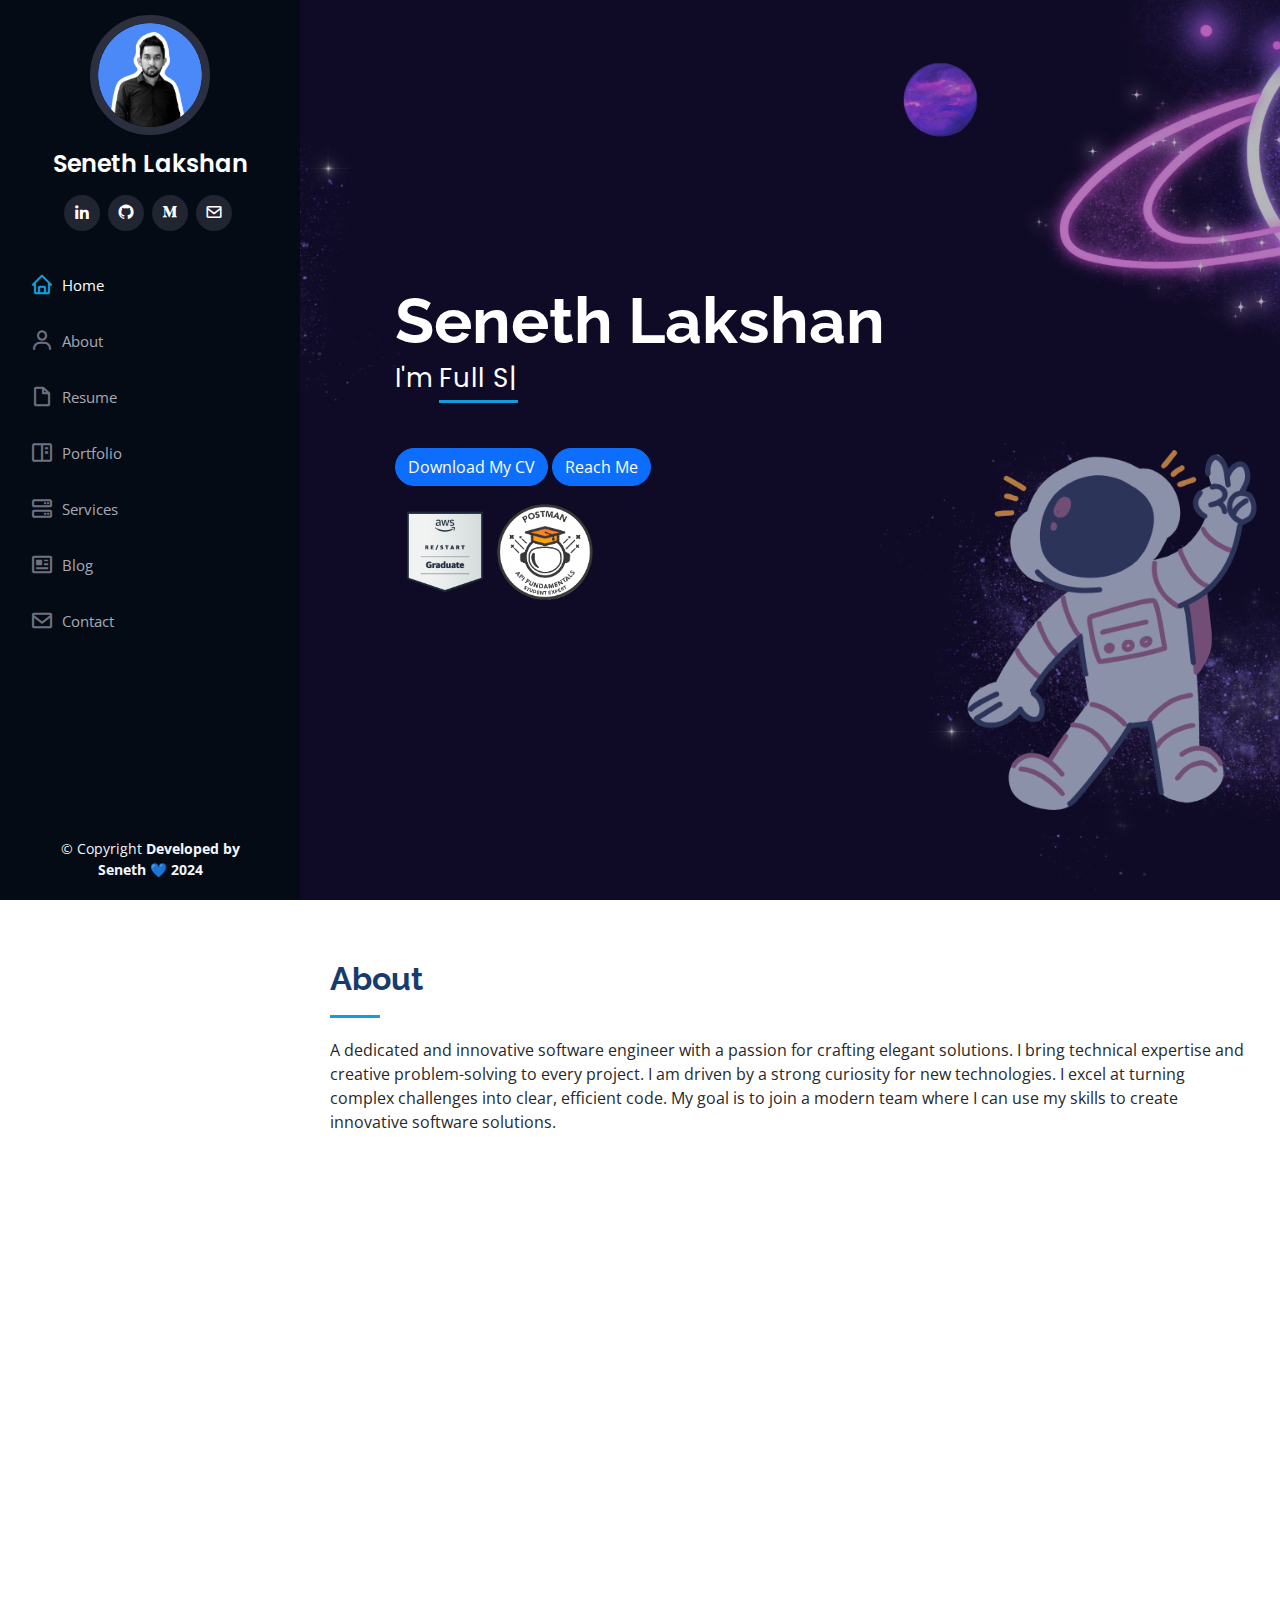
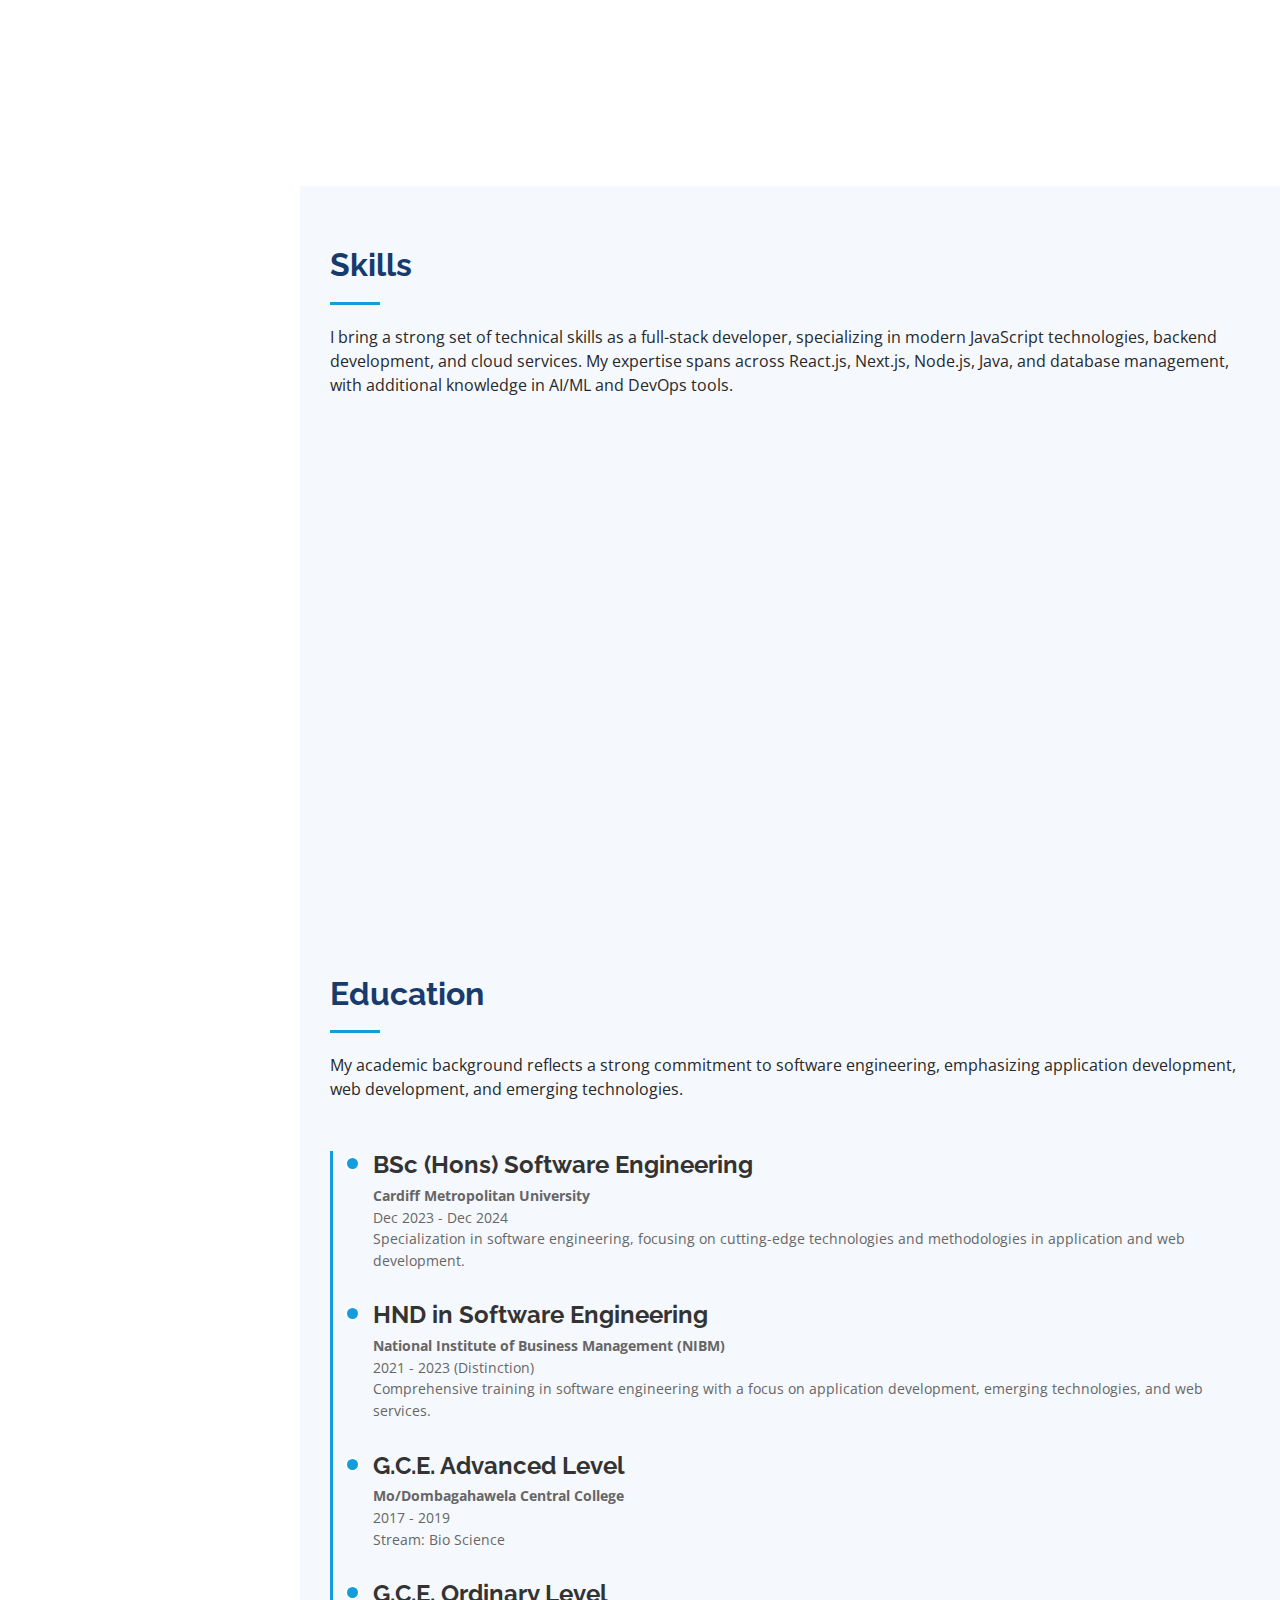
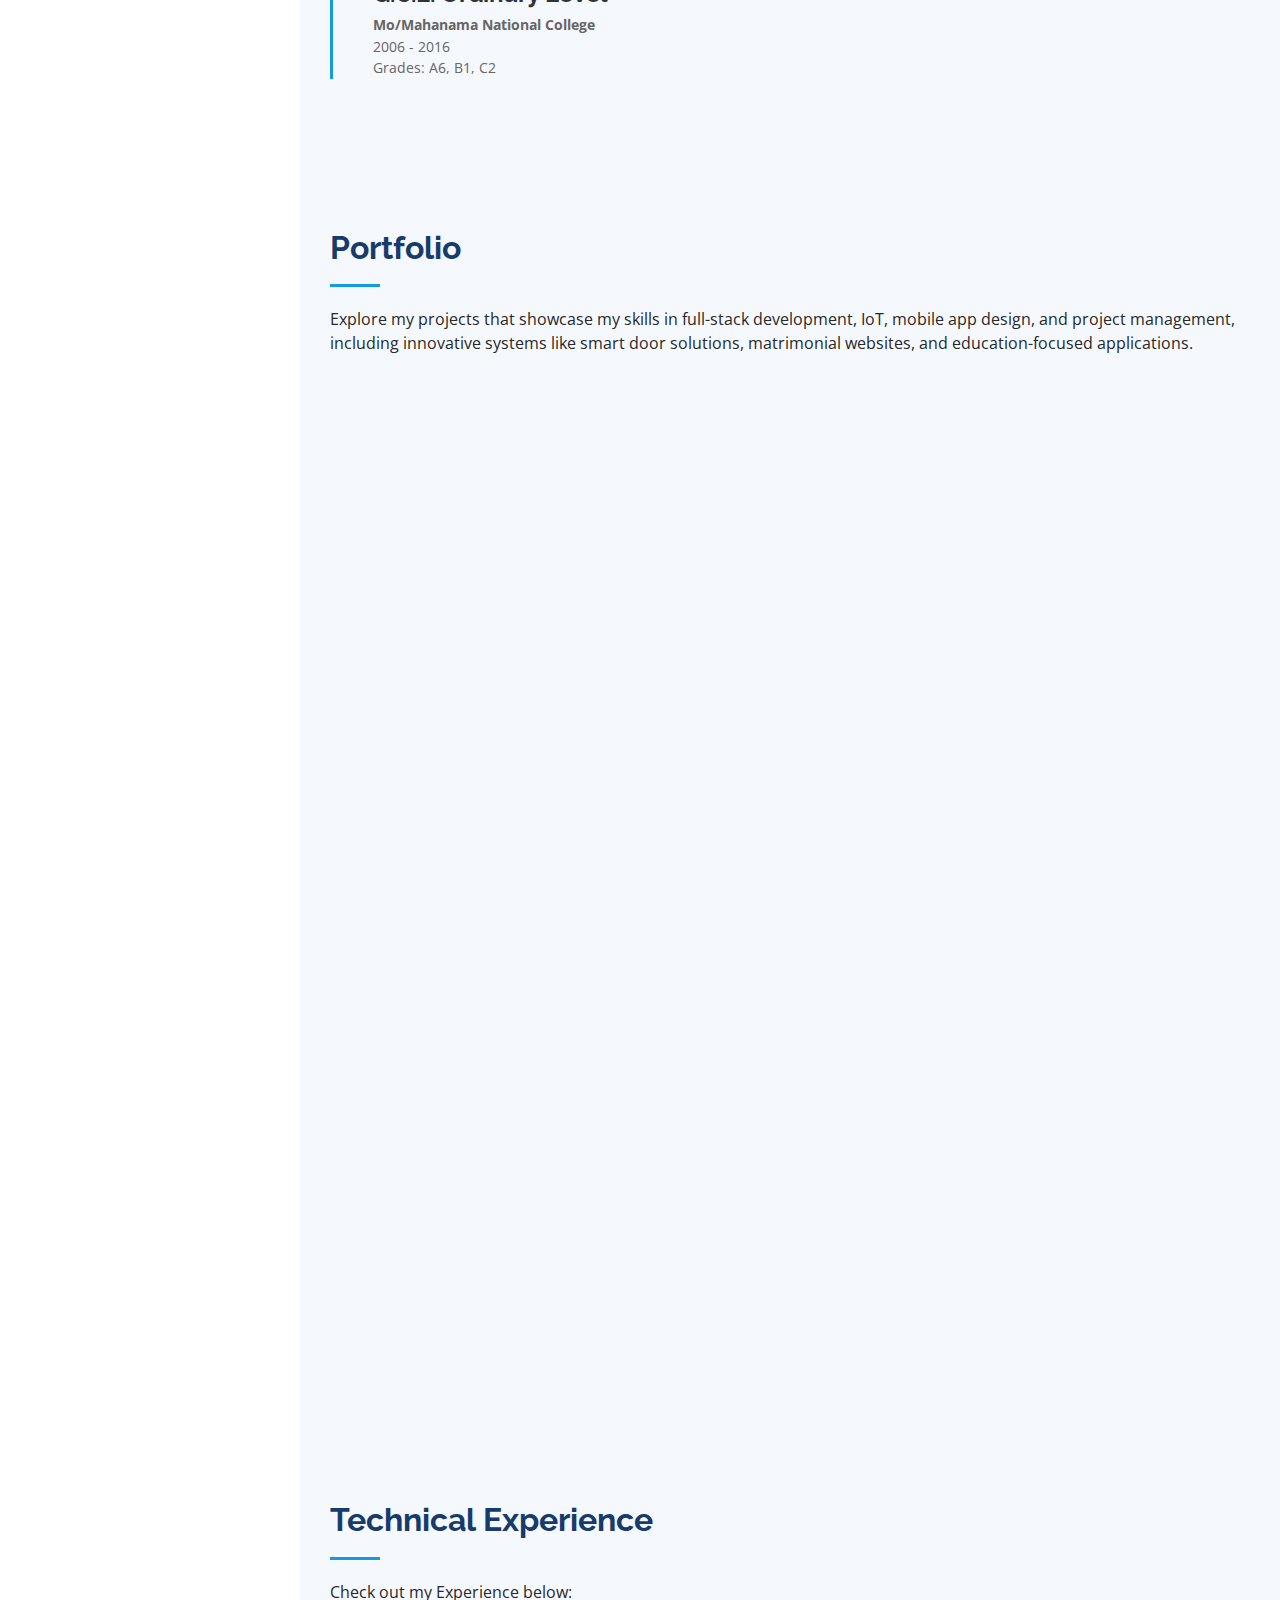
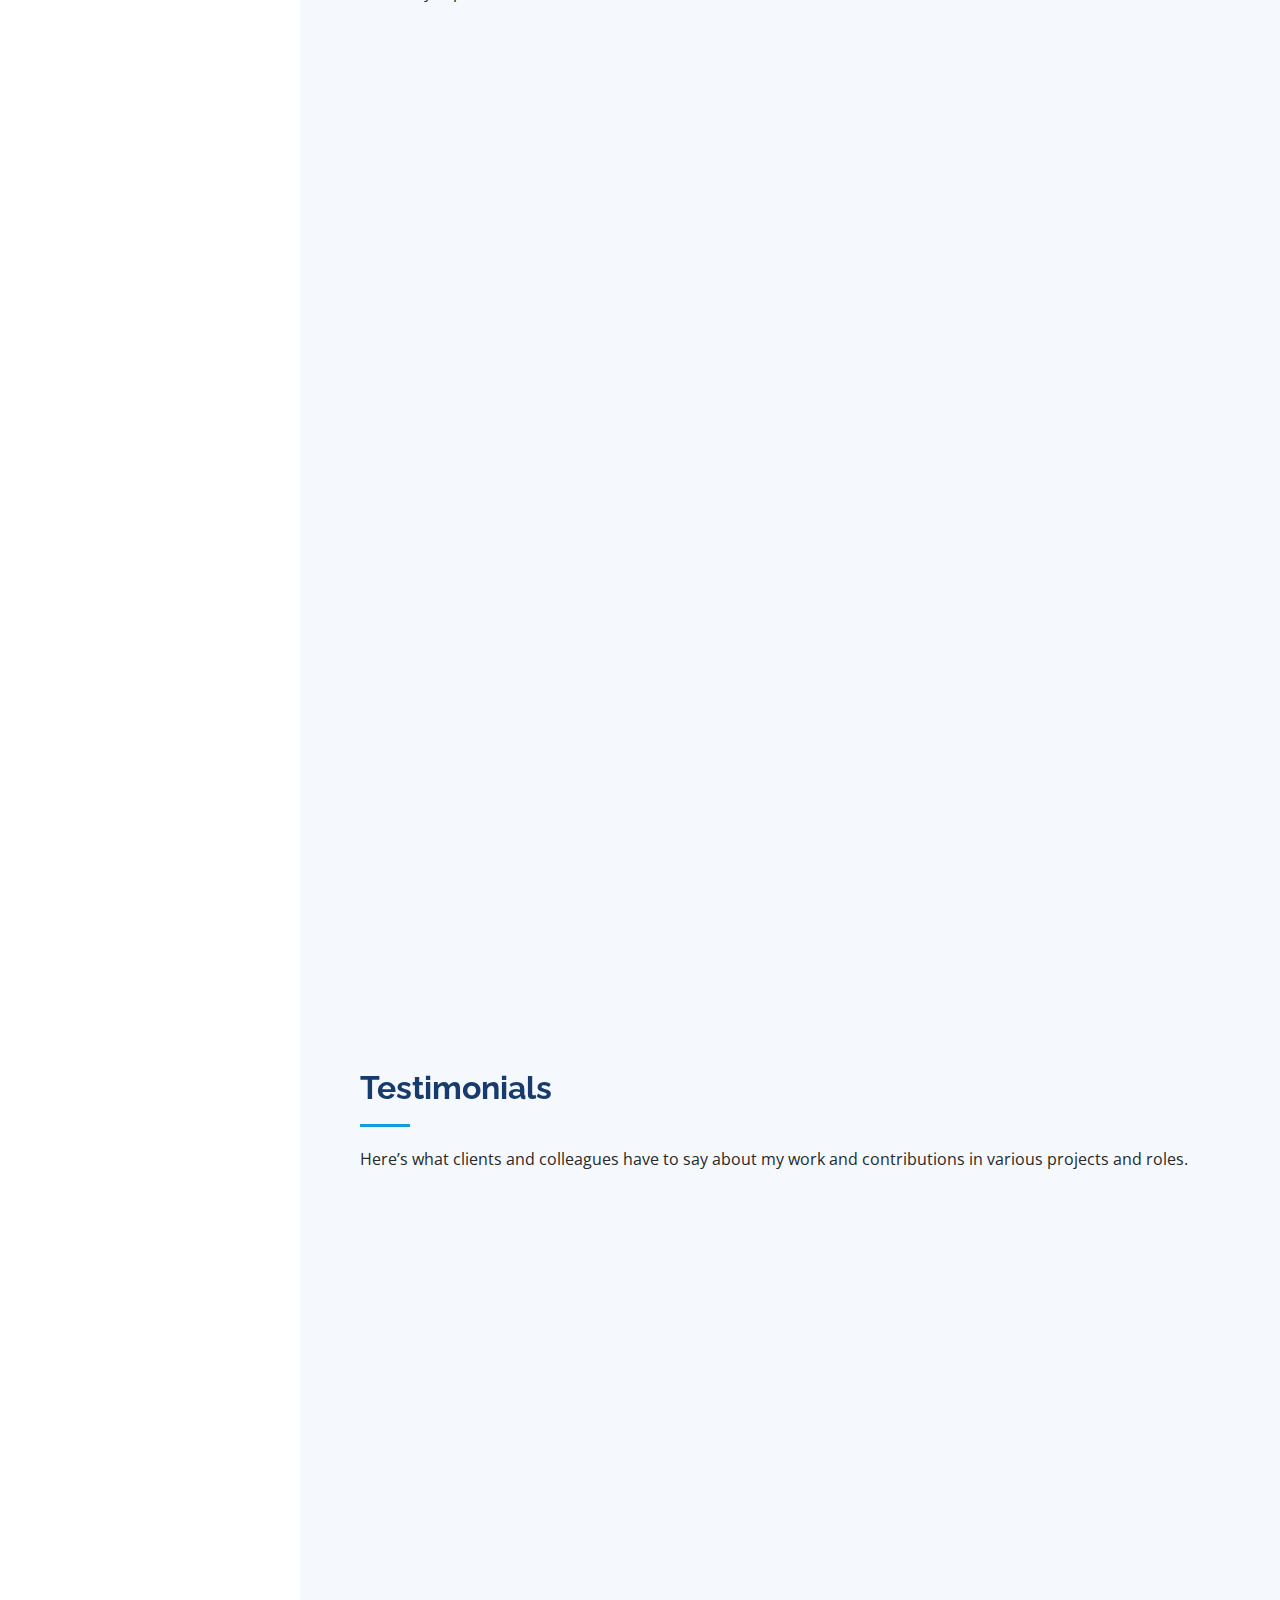
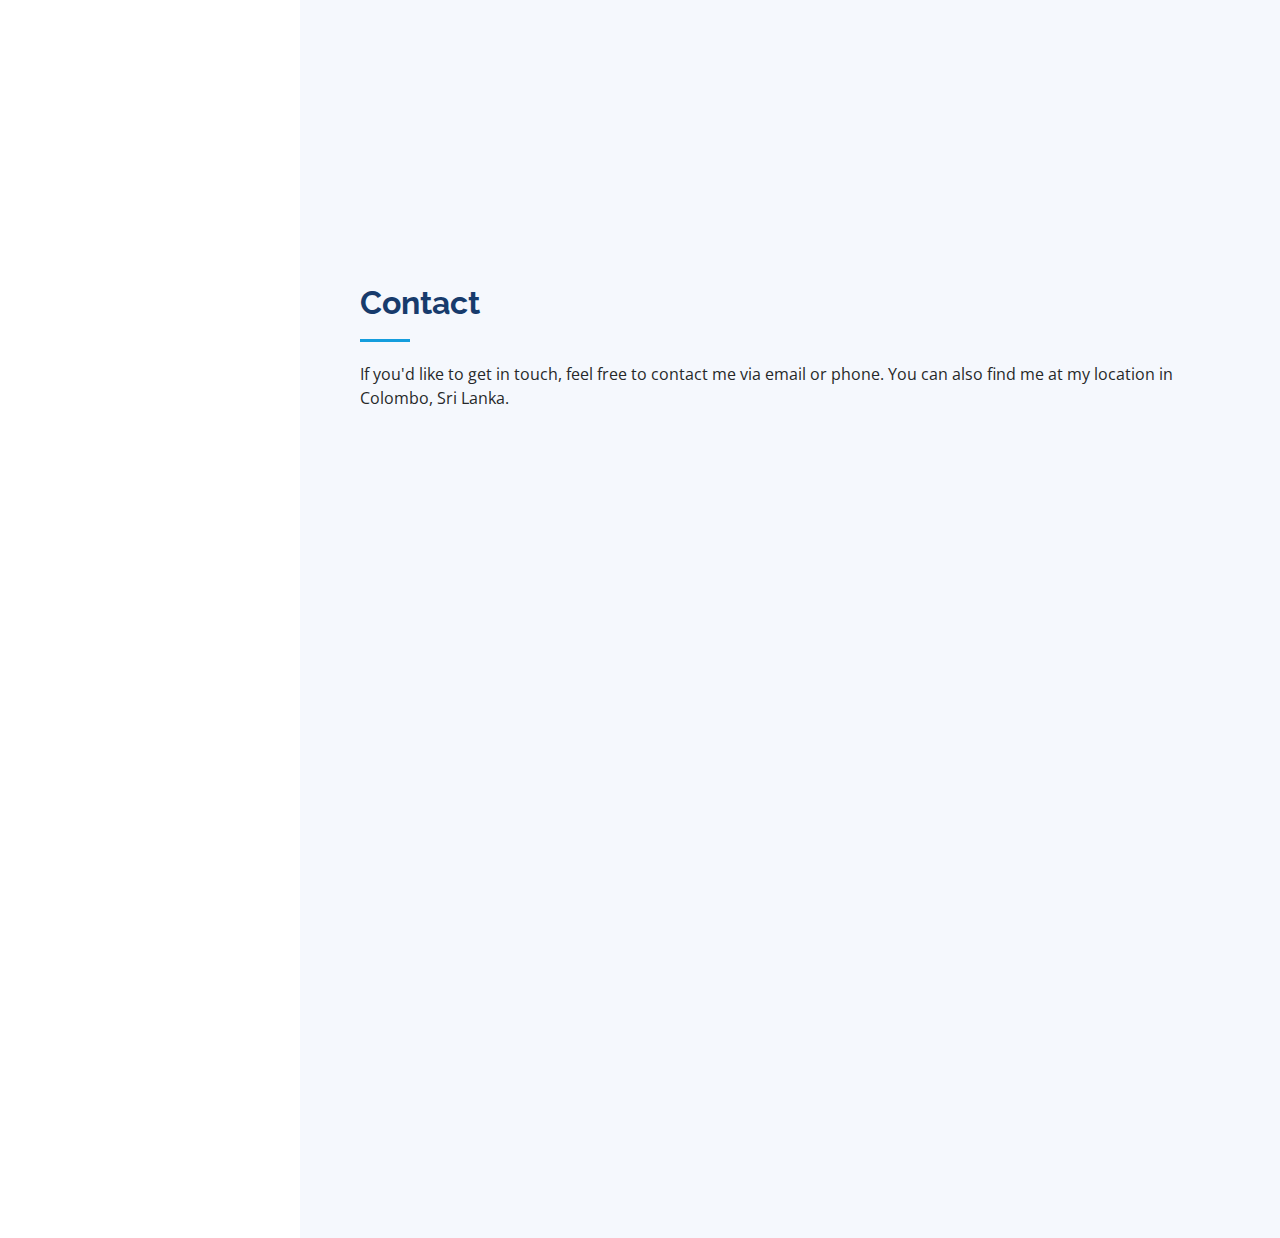
==== index.html @ b24358f1 "update" ====
<!DOCTYPE html>
<html lang="en">

<head>
  <meta charset="utf-8">
  <meta content="width=device-width, initial-scale=1.0" name="viewport">

  <title>Seneth's Portfolio</title>
  <meta content="" name="description">
  <meta content="" name="keywords">

  <!-- Favicons -->
  <link href="assets/img/profile/wlzyl0Sw.ico" rel="icon">
  <link href="assets/img/apple-touch-icon.png" rel="apple-touch-icon">

  <!-- Google Fonts -->
  <link href="https://fonts.googleapis.com/css?family=Open+Sans:300,300i,400,400i,600,600i,700,700i|Raleway:300,300i,400,400i,500,500i,600,600i,700,700i|Poppins:300,300i,400,400i,500,500i,600,600i,700,700i" rel="stylesheet">

  <!-- Vendor CSS Files -->
  <link href="assets/vendor/aos/aos.css" rel="stylesheet">
  <link href="assets/vendor/bootstrap/css/bootstrap.min.css" rel="stylesheet">
  <link href="assets/vendor/bootstrap-icons/bootstrap-icons.css" rel="stylesheet">
  <link href="assets/vendor/boxicons/css/boxicons.min.css" rel="stylesheet">
  <link href="assets/vendor/glightbox/css/glightbox.min.css" rel="stylesheet">
  <link href="assets/vendor/swiper/swiper-bundle.min.css" rel="stylesheet">

  <!-- Template Main CSS File -->
  <link href="assets/css/style.css" rel="stylesheet">

</head>

<body>

  <!-- ======= Mobile nav toggle button ======= -->
  <i class="bi bi-list mobile-nav-toggle d-xl-none"></i>

  <!-- ======= Header ======= -->
  <header id="header">
    <div class="d-flex flex-column">

      <div class="profile">
        <img src="assets/img/profile/profile-pic.png" alt="" class="img-fluid rounded-circle">
        <h1 class="text-light"><a href="index.html">Seneth Lakshan</a></h1>
        <div class="social-links mt-3 text-center">
            <a href="#" class="linkedin"><i class="bx bxl-linkedin"></i></a>
            <a href="#" class="github"><i class="bx bxl-github"></i></a>
            <a href="#" class="medium"><i class="bx bxl-medium"></i></a>
            <a href="kmseneth@gmail.com" class="email"><i class="bx bx-envelope"></i></a>
        </div>
      </div>

      <nav id="navbar" class="nav-menu navbar">
        <ul>
          <li><a href="#hero" class="nav-link scrollto active"><i class="bx bx-home"></i> <span>Home</span></a></li>
          <li><a href="#about" class="nav-link scrollto"><i class="bx bx-user"></i> <span>About</span></a></li>
          <li><a href="#resume" class="nav-link scrollto"><i class="bx bx-file-blank"></i> <span>Resume</span></a></li>
          <li><a href="#portfolio" class="nav-link scrollto"><i class="bx bx-book-content"></i> <span>Portfolio</span></a></li>
          <li><a href="#services" class="nav-link scrollto"><i class="bx bx-server"></i> <span>Services</span></a></li>
          <li><a href="blog.html" class="nav-link scrollto"><i class="bx bx-news"></i> <span>Blog</span></a></li>
          <li><a href="#contact" class="nav-link scrollto"><i class="bx bx-envelope"></i> <span>Contact</span></a></li>
        </ul>
      </nav><!-- .nav-menu -->
    </div>
  </header><!-- End Header -->

<!-- ======= Hero Section ======= -->
<section id="hero" class="d-flex flex-column justify-content-center align-items-center">
  <div class="hero-container" data-aos="fade-in">
    <h1>Seneth Lakshan</h1>
    <p>I'm <span class="typed" data-typed-items="Full Stack Software Engineer"></span></p>
    <div class="buttons-container">
      <a href="path_to_your_cv.pdf" class="btn btn-primary rounded-pill">Download My CV</a>
      <a href="mailto:your@email.com" class="btn btn-primary rounded-pill">Reach Me</a>
  </div>
  <!--certification-->
  <div class="buttons-container mt-3 d-inline-flex">
    <div href="path_to_your_cv.pdf" class="d-inline-flex align-items-center mr-2">
      <img src="assets/img/profile/certification/image.png" class="img-fluid" style="max-width: 100px;">
    </div>
    <div href="path_to_your_cv.pdf" class="d-inline-flex align-items-center mr-2">
      <img src="assets/img/profile/certification/Postman - Postman API Fundamentals Student Expert - 2023-11-19 (1).png" alt="postman" class="img-fluid" style="max-width:100px;">
    </div>
  </div>
 
</section><!-- End Hero -->


  <main id="main">

    <!-- ======= About Section ======= -->

     <!-- ======= About Section ======= -->
<section id="about" class="about">
  <div class="container">

    <div class="section-title">
      <h2>About</h2>
      <p>
        A dedicated and innovative software engineer with a passion for crafting elegant solutions. I bring technical expertise and creative problem-solving to every project. I am driven by a strong curiosity for new technologies. I excel at turning complex challenges into clear, efficient code. My goal is to join a modern team where I can use my skills to create innovative software solutions.      </p>
    </div>

    <div class="row">
      <div class="col-lg-4" data-aos="fade-right">
        <img src="assets/img/profile/Untitled design.jpg" class="img-fluid" alt="">
      </div>
      <div class="col-lg-8 pt-4 pt-lg-0 content" data-aos="fade-left">
        <!-- <h3>Software Engineer</h3> -->
        <p class="fst-italic">
          My journey in software engineering has been marked by a dedication to learning, building, and innovating. Below is a timeline of my career progression.
        </p>

        <!-- Career Progression Timeline -->
        <div class="timeline">
            
          <!-- Software Engineer -->
          <div class="timeline-item">
            <h4>Software Engineer</h4>
            <p><strong>January 2024 - Present</strong></p>
            <p>
              Led the backend development for an insurance-based product, including the design and deployment of RESTful web services. 
              Utilized tools like Postman and WSO2 API Manager for API testing and management.
              Contributed to full-stack development for multiple projects.
            </p>
          </div>

           <!-- Trainee Software Engineer -->
           <div class="timeline-item">
            <h4>Trainee Software Engineer</h4>
            <p><strong>May 2023 - December 2024</strong></p>
            <p>
              Designed and developed components for Newgen's iBPS Intelligent Process Automation software. 
              Worked on an IoT project for a smart door system using QR code authentication. 
              Proficiently used Node.js and Python for specific projects and managed database solutions with Oracle, MongoDB, and MySQL.
            </p>
          </div>

          <!-- Intern -->
          <div class="timeline-item">
            <h4>Intern</h4>
            <p><strong>December 2022 - May 2023</strong></p>
            <p>
              Developed Java Web applications using J2EE, JSP, and Spring Boot. 
              Contributed to backend REST API implementation and collaborated on frontend development using React.js and JSP.
            </p>
          </div>
          
        </div>
      </div>
    </div>

  </div>
</section>

  <!-- End About Section -->

    <!-- ======= Facts Section
    <section id="facts" class="facts">
      <div class="container">

        <div class="section-title">
          <h2>Facts</h2>
          <p>Magnam dolores commodi suscipit. Necessitatibus eius consequatur ex aliquid fuga eum quidem. Sit sint consectetur velit. Quisquam quos quisquam cupiditate. Et nemo qui impedit suscipit alias ea. Quia fugiat sit in iste officiis commodi quidem hic quas.</p>
        </div>

        <div class="row no-gutters">

          <div class="col-lg-3 col-md-6 d-md-flex align-items-md-stretch" data-aos="fade-up">
            <div class="count-box">
              <i class="bi bi-emoji-smile"></i>
              <span data-purecounter-start="0" data-purecounter-end="232" data-purecounter-duration="1" class="purecounter"></span>
              <p><strong>Happy Clients</strong> consequuntur quae</p>
            </div>
          </div>

          <div class="col-lg-3 col-md-6 d-md-flex align-items-md-stretch" data-aos="fade-up" data-aos-delay="100">
            <div class="count-box">
              <i class="bi bi-journal-richtext"></i>
              <span data-purecounter-start="0" data-purecounter-end="521" data-purecounter-duration="1" class="purecounter"></span>
              <p><strong>Projects</strong> adipisci atque cum quia aut</p>
            </div>
          </div>

          <div class="col-lg-3 col-md-6 d-md-flex align-items-md-stretch" data-aos="fade-up" data-aos-delay="200">
            <div class="count-box">
              <i class="bi bi-headset"></i>
              <span data-purecounter-start="0" data-purecounter-end="1453" data-purecounter-duration="1" class="purecounter"></span>
              <p><strong>Hours Of Support</strong> aut commodi quaerat</p>
            </div>
          </div>

          <div class="col-lg-3 col-md-6 d-md-flex align-items-md-stretch" data-aos="fade-up" data-aos-delay="300">
            <div class="count-box">
              <i class="bi bi-people"></i>
              <span data-purecounter-start="0" data-purecounter-end="32" data-purecounter-duration="1" class="purecounter"></span>
              <p><strong>Hard Workers</strong> rerum asperiores dolor</p>
            </div>
          </div>

        </div>

      </div>
    </section> End Facts Section -->

    <!-- ======= Skills Section ======= -->
     <!-- ======= Skills Section ======= -->
<section id="skills" class="skills section-bg">
  <div class="container">

    <div class="section-title">
      <h2>Skills</h2>
      <p>
        I bring a strong set of technical skills as a full-stack developer, specializing in modern JavaScript technologies, backend development, and cloud services. My expertise spans across React.js, Next.js, Node.js, Java, and database management, with additional knowledge in AI/ML and DevOps tools.
      </p>
    </div>

    <div class="row">
      <!-- Frontend Skills Card -->
      <div class="col-lg-4 col-md-6 mb-4">
        <div class="card h-100" data-aos="fade-up">
          <div class="card-body">
            <h5 class="card-title">Frontend Development</h5>
            <ul class="list-unstyled">
              <li>React.js</li>
              <li>Next.js</li>
              <li>Tailwind CSS</li>
              <li>JavaScript (ES6+)</li>
              <li>HTML5 & CSS3</li>
            </ul>
          </div>
        </div>
      </div>

      <!-- Backend Skills Card -->
      <div class="col-lg-4 col-md-6 mb-4">
        <div class="card h-100" data-aos="fade-up" data-aos-delay="100">
          <div class="card-body">
            <h5 class="card-title">Backend Development</h5>
            <ul class="list-unstyled">
              <li>Node.js & Express.js</li>
              <li>Java & Spring Boot</li>
              <li>Python (for AI/ML)</li>
              <li>RESTful API Design</li>
            </ul>
          </div>
        </div>
      </div>

      <!-- Database & Cloud Skills Card -->
      <div class="col-lg-4 col-md-6 mb-4">
        <div class="card h-100" data-aos="fade-up" data-aos-delay="200">
          <div class="card-body">
            <h5 class="card-title">Database & Cloud</h5>
            <ul class="list-unstyled">
              <li>MySQL & PostgreSQL</li>
              <li>MongoDB</li>
              <li>Oracle DB (PL/SQL)</li>
              <li>AWS (EC2, S3, RDS)</li>
              <li>Azure</li>
            </ul>
          </div>
        </div>
      </div>

      <!-- DevOps & Tools Skills Card -->
      <div class="col-lg-6 col-md-6 mb-4">
        <div class="card h-100" data-aos="fade-up" data-aos-delay="300">
          <div class="card-body">
            <h5 class="card-title">DevOps & Tools</h5>
            <ul class="list-unstyled">
              <li>Git & GitHub</li>
              <li>CI/CD Tools (GitHub Actions, Jenkins)</li>
              <li>Linux & Bash Scripting</li>
              <li>Postman & WSO2 API Manager</li>
            </ul>
          </div>
        </div>
      </div>

      <!-- Additional Skills Card -->
      <div class="col-lg-6 col-md-6 mb-4">
        <div class="card h-100" data-aos="fade-up" data-aos-delay="400">
          <div class="card-body">
            <h5 class="card-title">Additional Skills</h5>
            <ul class="list-unstyled">
              <li>AI/ML Fundamentals</li>
              <li>Figma for UI/UX</li>
              <li>WordPress Development</li>
              <li>Eclipse, IntelliJ IDEA</li>
            </ul>
          </div>
        </div>
      </div>
    </div>

  </div>
</section><!-- End Skills Section -->

   <!-- End Skills Section -->

  <!-- ======= Education Section ======= -->
<section id="education" class="education section-bg">
  <div class="container">

    <div class="section-title">
      <h2>Education</h2>
      <p>My academic background reflects a strong commitment to software engineering, emphasizing application development, web development, and emerging technologies.</p>
    </div>

    <div class="timeline">
      <!-- Bachelor's Degree -->
      <div class="timeline-item">
        <h4>BSc (Hons) Software Engineering</h4>
        <p><strong>Cardiff Metropolitan University</strong></p>
        <p>Dec 2023 - Dec 2024</p>
        <p>Specialization in software engineering, focusing on cutting-edge technologies and methodologies in application and web development.</p>
      </div>

      <!-- Higher National Diploma -->
      <div class="timeline-item">
        <h4>HND in Software Engineering</h4>
        <p><strong>National Institute of Business Management (NIBM)</strong></p>
        <p>2021 - 2023 (Distinction)</p>
        <p>Comprehensive training in software engineering with a focus on application development, emerging technologies, and web services.</p>
      </div>

      <!-- Advance Level -->
      <div class="timeline-item">
        <h4>G.C.E. Advanced Level</h4>
        <p><strong>Mo/Dombagahawela Central College</strong></p>
        <p>2017 - 2019</p>
        <p>Stream: Bio Science</p>
      </div>

      <!-- Ordinary Level -->
      <div class="timeline-item">
        <h4>G.C.E. Ordinary Level</h4>
        <p><strong>Mo/Mahanama National College</strong></p>
        <p>2006 - 2016</p>
        <p>Grades: A6, B1, C2</p>
      </div>
    </div>

  </div>
</section><!-- End Education Section -->

<!-- ======= Portfolio Section ======= -->
<section id="portfolio" class="portfolio section-bg">
  <div class="container">

    <div class="section-title">
      <h2>Portfolio</h2>
      <p>Explore my projects that showcase my skills in full-stack development, IoT, mobile app design, and project management, including innovative systems like smart door solutions, matrimonial websites, and education-focused applications.</p>
    </div>

    <div class="row" data-aos="fade-up">
      <div class="col-lg-12 d-flex justify-content-center">
        <ul id="portfolio-flters">
          <li data-filter="*" class="filter-active">All</li>
          <li data-filter=".filter-app">App</li>
          <li data-filter=".filter-web">Web</li>
        </ul>
      </div>
    </div>

    <div class="row portfolio-container" data-aos="fade-up" data-aos-delay="100">

      <!-- Gymekalk Fitness Management System -->
      <div class="col-lg-4 col-md-6 portfolio-item filter-app">
        <div class="portfolio-wrap">
          <img src="assets/img/profile/projects/5.png" class="img-fluid" alt="Gymekalk">
          <div class="portfolio-links">
            <a href="https://github.com/Senethlakshan/Gymekalk" target="_blank" class="portfolio-lightbox" title="Gymekalk Fitness Management"><i class="bx bx-plus"></i></a>
            <a href="https://github.com/Senethlakshan/Gymekalk" target="_blank" title="More Details"><i class="bx bx-link"></i></a>
          </div>
        </div>
      </div>

      <!-- Ruhunu Cafe Food Order Management -->
      <div class="col-lg-4 col-md-6 portfolio-item filter-web">
        <div class="portfolio-wrap">
          <img src="assets/img/profile/projects/6.png" class="img-fluid" alt="Food Order System">
          <div class="portfolio-links">
            <a href="https://github.com/Senethlakshan/R1" target="_blank" class="portfolio-lightbox" title="Food Order Management System"><i class="bx bx-plus"></i></a>
            <a href="https://github.com/Senethlakshan/R1" target="_blank" title="More Details"><i class="bx bx-link"></i></a>
          </div>
        </div>
      </div>

      <!-- QR Code-based Smart Door System -->
      <div class="col-lg-4 col-md-6 portfolio-item filter-app">
        <div class="portfolio-wrap">
          <img src="assets/img/profile/projects/7.png" class="img-fluid" alt="Smart Door System">
          <div class="portfolio-links">
            <a href="#" class="portfolio-lightbox" title="QR Code Smart Door System"><i class="bx bx-plus"></i></a>
            <a href="#" title="More Details"><i class="bx bx-link"></i></a>
          </div>
        </div>
      </div>

      <!-- Jaffna Marriage Matrimonial Website -->
      <div class="col-lg-4 col-md-6 portfolio-item filter-web">
        <div class="portfolio-wrap">
          <img src="assets/img/profile/projects/3.png" class="img-fluid" alt="Jaffna Marriage">
          <div class="portfolio-links">
            <a href="#" class="portfolio-lightbox" title="Jaffna Marriage Matrimonial Website"><i class="bx bx-plus"></i></a>
            <a href="#" title="More Details"><i class="bx bx-link"></i></a>
          </div>
          <p>Frontend Development using React and Tailwind CSS, and Project Management for client requirements.</p>
        </div>
      </div>

      <!-- LoveBird Dating App -->
      <div class="col-lg-4 col-md-6 portfolio-item filter-app">
        <div class="portfolio-wrap">
          <img src="assets/img/profile/projects/1.png" class="img-fluid" alt="LoveBird Dating App">
          <div class="portfolio-links">
            <a href="#" class="portfolio-lightbox" title="LoveBird Dating App"><i class="bx bx-plus"></i></a>
            <a href="#" title="More Details"><i class="bx bx-link"></i></a>
          </div>
          <p>Project Management, Product Design, and Backend Development using Node.js.</p>
        </div>
      </div>

      <!-- Soil Identifier Mobile App -->
      <div class="col-lg-4 col-md-6 portfolio-item filter-app">
        <div class="portfolio-wrap">
          <img src="assets/img/profile/projects/4.png" class="img-fluid" alt="Soil Identifier">
          <div class="portfolio-links">
            <a href="#" class="portfolio-lightbox" title="Soil Identifier Mobile App"><i class="bx bx-plus"></i></a>
            <a href="#" title="More Details"><i class="bx bx-link"></i></a>
          </div>
          <p>Developed using Flutter and Python with an ML model for soil classification.</p>
        </div>
      </div>

      <!-- Shilpaguru.lk Education Mobile Appcccccccccccccccc -->
      <div class="col-lg-4 col-md-6 portfolio-item filter-web">
        <div class="portfolio-wrap">
          <img src="assets/img/profile/projects/2.png" class="img-fluid" alt="Shilpaguru Education App">
          <div class="portfolio-links">
            <a href="#" class="portfolio-lightbox" title="Shilpaguru.lk Education App"><i class="bx bx-plus"></i></a>
            <a href="#" title="More Details"><i class="bx bx-link"></i></a>
          </div>
          <p>UI/UX Design for a mobile app focused on education, enhancing accessibility and usability.</p>
        </div>
      </div>

    </div>

  </div>
</section><!-- End Portfolio Section -->



        <!-- ======= Developer Section ======= -->
<section id="developer" class="developer section-bg">
  <div class="container">

    <div class="section-title">
      <h2>Technical Experience</h2>
      <p>Check out my Experience below:</p>
    </div>

    <div class="row skills-content ">

      <!-- Skill Tile 1 -->
      <div class="col-lg-2 col-md-4 col-sm-6 m-3" data-aos="fade-up">
        <div class="card rounded shadow skill-tile">
          <div class="p-3">
            
            <img src="https://cdn.jsdelivr.net/gh/devicons/devicon@latest/icons/java/java-original.svg" />
          
          </div>
        </div>
      </div>

    
      <!-- Skill Tile 2 -->
      <div class="col-lg-2 col-md-4 col-sm-6 m-3" data-aos="fade-up">
        <div class="card rounded shadow skill-tile">
          <div class="p-3">
            
            <img src="https://cdn.jsdelivr.net/gh/devicons/devicon@latest/icons/javascript/javascript-original.svg" />
          
          </div>
        </div>
      </div>
      <!-- Skill Tile 3 -->
      <div class="col-lg-2 col-md-4 col-sm-6 m-3" data-aos="fade-up">
        <div class="card rounded shadow skill-tile">
          <div class="p-3">
            
            <img src="https://cdn.jsdelivr.net/gh/devicons/devicon@latest/icons/python/python-original-wordmark.svg" />
          
          </div>
        </div>
      </div>
      <!-- Skill Tile 4 -->
      <div class="col-lg-2 col-md-4 col-sm-6 m-3" data-aos="fade-up">
        <div class="card rounded shadow skill-tile">
          <div class="p-3">
            
            <img src="https://cdn.jsdelivr.net/gh/devicons/devicon@latest/icons/react/react-original-wordmark.svg" />
          
          </div>
        </div>
      </div>
      <!-- Skill Tile 5 -->
      <div class="col-lg-2 col-md-4 col-sm-6 m-3" data-aos="fade-up">
        <div class="card rounded shadow skill-tile">
          <div class="p-3">

            <img src="https://cdn.jsdelivr.net/gh/devicons/devicon@latest/icons/reactrouter/reactrouter-original-wordmark.svg" />
          </div>
        </div>
      </div>
       <!-- Skill Tile 4 -->
       <div class="col-lg-2 col-md-4 col-sm-6 m-3" data-aos="fade-up">
        <div class="card rounded shadow skill-tile">
          <div class="p-3">
            
         
            <img src="https://cdn.jsdelivr.net/gh/devicons/devicon@latest/icons/redux/redux-original.svg" />
          
          
          </div>
        </div>
      </div>
      <!-- Skill Tile 5 -->
      <div class="col-lg-2 col-md-4 col-sm-6 m-3" data-aos="fade-up">
        <div class="card rounded shadow skill-tile">
          <div class="p-3">

            
            <img src="https://cdn.jsdelivr.net/gh/devicons/devicon@latest/icons/axios/axios-plain-wordmark.svg" />
          
          </div>
        </div>
      </div>
       <!-- Skill Tile 4 -->
       <div class="col-lg-2 col-md-4 col-sm-6 m-3" data-aos="fade-up">
        <div class="card rounded shadow skill-tile">
          <div class="p-3">
            
          
            <img src="https://cdn.jsdelivr.net/gh/devicons/devicon@latest/icons/tailwindcss/tailwindcss-plain-wordmark.svg" />
          
          
          </div>
        </div>
      </div>
      <!-- Skill Tile 5 -->
      <div class="col-lg-2 col-md-4 col-sm-6 m-3" data-aos="fade-up">
        <div class="card rounded shadow skill-tile">
          <div class="p-3">

            
            <img src="https://cdn.jsdelivr.net/gh/devicons/devicon@latest/icons/npm/npm-original-wordmark.svg" />
          
          </div>
        </div>
      </div>
       <!-- Skill Tile 4 -->
       <div class="col-lg-2 col-md-4 col-sm-6 m-3" data-aos="fade-up">
        <div class="card rounded shadow skill-tile">
          <div class="p-3">
            
           
            <img src="https://cdn.jsdelivr.net/gh/devicons/devicon@latest/icons/jest/jest-plain.svg" />
          
          
          </div>
        </div>
      </div>
      <!-- Skill Tile 5 -->
      <div class="col-lg-2 col-md-4 col-sm-6 m-3" data-aos="fade-up">
        <div class="card rounded shadow skill-tile">
          <div class="p-3">

            <img src="https://cdn.jsdelivr.net/gh/devicons/devicon@latest/icons/nodejs/nodejs-original-wordmark.svg" />
          
          </div>
        </div>
      </div>
      <!-- Skill Tile 5 -->
      <div class="col-lg-2 col-md-4 col-sm-6 m-3" data-aos="fade-up">
        <div class="card rounded shadow skill-tile">
          <div class="p-3">

            <img src="https://cdn.jsdelivr.net/gh/devicons/devicon@latest/icons/express/express-original-wordmark.svg" />
          
          </div>
        </div>
      </div>
      <!-- Skill Tile 5 -->
      <div class="col-lg-2 col-md-4 col-sm-6 m-3" data-aos="fade-up">
        <div class="card rounded shadow skill-tile">
          <div class="p-3">

            
            <img src="https://cdn.jsdelivr.net/gh/devicons/devicon@latest/icons/vitejs/vitejs-original.svg" />
          
          
          </div>
        </div>
      </div>
        <!-- Skill Tile 5 -->
        <div class="col-lg-2 col-md-4 col-sm-6 m-3" data-aos="fade-up">
          <div class="card rounded shadow skill-tile">
            <div class="p-3">
  
              <img src="https://cdn.jsdelivr.net/gh/devicons/devicon@latest/icons/git/git-original-wordmark.svg" />
          
            
            </div>
          </div>
        </div>
         <!-- Skill Tile 5 -->
         <div class="col-lg-2 col-md-4 col-sm-6 m-3" data-aos="fade-up">
          <div class="card rounded shadow skill-tile">
            <div class="p-3">
  
              <img src="https://cdn.jsdelivr.net/gh/devicons/devicon@latest/icons/githubactions/githubactions-plain.svg" />
          
            </div>
          </div>
        </div>
         <!-- Skill Tile 5 -->
         <div class="col-lg-2 col-md-4 col-sm-6 m-3" data-aos="fade-up">
          <div class="card rounded shadow skill-tile">
            <div class="p-3">
  
              <svg viewBox="0 0 128 128">
                <path fill="#d33833" d="M108.893 61.68c0 25.36-20.099 45.918-44.892 45.918-24.794 0-44.893-20.558-44.893-45.918s20.1-45.92 44.893-45.92 44.892 20.56 44.892 45.92"></path><path fill="#ef3d3a" d="M20.938 73.052S17.688 25.167 61.81 23.8l-3.078-5.13-23.943 8.037-6.84 7.867-5.986 11.459-3.42 13.339 1.025 8.893"></path><path fill="#231f20" d="M33.253 30.355c-7.876 8.06-12.75 19.186-12.75 31.496 0 12.307 4.874 23.436 12.75 31.494 7.88 8.057 18.74 13.03 30.747 13.03 12.007 0 22.867-4.973 30.747-13.03 7.876-8.058 12.751-19.187 12.751-31.494 0-12.31-4.875-23.437-12.751-31.496C86.867 22.3 76.007 17.327 64 17.326c-12.006.001-22.867 4.973-30.747 13.03zM31.26 95.294c-8.37-8.561-13.546-20.392-13.546-33.443 0-13.053 5.176-24.883 13.546-33.444 8.37-8.563 19.954-13.87 32.74-13.869 12.788-.002 24.374 5.306 32.741 13.869 8.372 8.561 13.548 20.392 13.547 33.444 0 13.05-5.175 24.882-13.547 33.443-8.367 8.562-19.953 13.87-32.74 13.87-12.787 0-24.372-5.308-32.74-13.87"></path><path fill="#f0d6b7" d="m82.898 61.934-6.841 1.026-9.235 1.026-5.986.171-5.815-.17-4.446-1.369-3.934-4.275-3.078-8.722-.684-1.881-4.105-1.368-2.394-3.934-1.71-5.644 1.881-4.96 4.446-1.538 3.592 1.71 1.71 3.762 2.053-.342.683-.855-.683-3.933-.172-4.96 1.026-6.84-.04-3.908 3.119-4.985 5.472-3.934 9.578-4.104 10.603 1.539 9.235 6.67 4.276 6.84 2.736 4.96.684 12.313-2.053 10.604-3.762 9.405-3.591 4.96"></path><path fill="#335061" d="m88.027 56.975-4.103 4.105v15.904l-3.58 14.66-1.721.047 1.367 16.418 6.498-.855L84.95 91.52l-2.902.079 7.863-.422s3.932-9.919 3.932-10.432c0-.513 3.422-14.365 3.422-14.365l-7.698-8.037-1.539-1.37zm-41.215 2.564-4.275 1.711-13.682 9.406.856 2.737 3.934 11.628 1.709 19.327 1.197 2.05 17.101 5.817 1.028-1.2-2.053-14.365v-4.103l24.455-1.027 1.88-1.026-14.876-7.012 2.736-5.3-3.933 1.367-1.54-1.881-2.052-8.893-1.711-.513-3.762-1.198-3.25-2.906-3.761-4.619z"></path><path fill="#6d6b6d" d="m36.551 31.835 4.446-1.54 3.592 1.711 1.71 3.762 2.053-.342.513-2.052-1.026-3.933 1.026-9.407-.856-5.13 3.079-3.592 6.67-5.301-1.882-2.565-9.406 4.617-3.933 3.079-2.224 4.788-3.42 4.617-1.026 5.473.684 5.815"></path><path fill="#dcd9d8" d="M59.445 4.021c-1.172-.012-2.543.108-2.543.108L45.787 8.406l-4.277 4.276-1.881 3.42 3.934-.342s2.565-6.328 12.826-9.406c6.413-1.924 5.01-2.312 3.056-2.333zM48.01 14.904l-9.406 2.223-2.737 8.893.684 5.814 1.88-1.195s-3.591-11.974 10.09-13.684l-.511-2.05z"></path><path fill="#f7e4cd" d="M69.986.475a11.318 11.318 0 0 0-3.85.748c-10.26 3.933-17.785 11.115-17.615 15.732.292 7.864.172 7.87.172 7.87S51.601 9.774 66.31 6.866c12.108-2.393 18.468.512 20.863 3.248 0 0-8.25-9.82-17.186-9.64zm18.328 11.35c-.545-.003-4.913.108-5.074 4.277 0 0 0 .683.342 1.367 0 0 3.934-4.447 6.328-2.053l-1.539-3.59s-.02-.002-.057-.002zm-25.185 2.01c-.84.02-1.876.371-3.149 1.24-3.762 2.565-3.42 6.157-2.736 6.841.684.684.499 2.06 1.02 1.115.52-.945.349-4.022 2.23-4.877 1.881-.855 4.966-1.812 6.16-.222 0 0-.522-4.166-3.525-4.096zm26.437 10.476s-2.818.594-3.078 3.078c-.26 2.483 3.079.512 3.592.341l-.514-3.42zm-20.693.171s-3.762.513-3.762 2.907 4.276 2.223 5.473 1.197l-1.711-4.104zM38.432 30.64 34.5 34.742l.684 5.131 2.05 5.3 2.225.686c-3.25-3.933-1.711-6.671-1.027-10.433.683-3.763 7.183.172 7.183.172l-.172-2.567-2.564-2.05-4.447-.342zm38.609 7.847c-1.126-.05-1.556 3.635-1.648 4.586.31-.92 3.171-2.77 3.171-2.77s0-1.396-1.396-1.794a.549.549 0 0 0-.127-.022zm-1.648 4.586a.394.394 0 0 0-.02.221s.006-.08.02-.22zm-29.248 1.301-2.24 2.17.513 7.525 5.473 8.551s6.143 1.386 5.472.856c-7.353-5.815-7.866-16.59-8.037-17.788-.17-1.196-1.181-1.314-1.181-1.314zm19.244 2.549c-.675.01-1.122.228-1.248.396-.427.57.457 3.672.457 3.672l.855.172c-.17-3.421 1.881-3.764 1.881-3.764-.758-.364-1.42-.484-1.945-.476z"></path><path fill="#49728b" d="m45.615 59.37-16.76 11.286 1.881 5.303 4.448 19.152.17 10.092 2.394.854c3.42-8.21-3.248-34.717-3.248-34.717l16.074-7.182-4.959-4.789zm6.614 19.448-.458 1.073s-.341 3.078-.341 3.933c0 .856.341 8.04.341 8.04h2.737V81.601l-2.28-2.784zm.056 14.584-7.695.342 2.222 1.54 5.473.855v-2.737zm35.742-36.427-3.248 3.591L96.75 69.46l.342-4.104-9.065-8.38zm-3.42 33.52-5.984 1.196.854 4.79c2.223 1.026 5.986-1.711 5.986-1.711l-.856-4.276z"></path><path fill="#fff" d="M50.574 62.62v1.538l2.174 2.395 6.84 3.078.172-5.129-4.739-.516-4.447-1.367zm50.059 24.284-5.473 1.711-5.25 2.563-2.789-.51-2.172.853 1.832 14.368 6.668-1.883 12.656-.684 1.881-5.814-3.42-10.09-3.933-.514zm-22.01 4.787-9.97.002-16.026.854.291 7.869 1.762 10.6 3.54 14.369 7.866 1.709 12.998-1.026.17-2.566-1.54-13.852.909-17.959zm1.317-1.366-3.763-9.577-3.934-5.644s.855-2.394 2.053-2.394h3.933l3.762 1.368-.341 6.328-1.71 9.92"></path><path fill="#dcd9d8" d="m52.115 65.014-.513.685 2.908 2.051 4.787 1.025-.17-2.05c-1.71.513-7.012-1.711-7.012-1.711zm23.77 7.353-3.932.512 6.67 15.734 1.367.172.684-1.71s-4.79-9.236-4.79-10.604c0 0 .856-2.052 2.053-1.54 1.198.514 3.764 1.882 3.764 1.882v-3.249l-5.816-1.197zm16.248 17.957-2.223.854 1.881 9.406c-.684-.171-5.13 1.883-5.13 1.883l.51 2.736 1.884-.685 5.984-.854 1.711 2.223 5.13.17 3.079-.684 2.736-4.103-.172-3.08-1.88-5.473c.513 4.104-1.54 8.039-1.54 8.039-.855 0-10.431-.514-10.431-.514 0-1.026-1.54-9.918-1.54-9.918zm-13.17.17-2.565 1.027s-.854 17.787 1.711 30.442c0 0-5.13 3.249-12.656 4.103l14.365-.513 1.711-1.026-2.052-28.047-.514-5.986zm4.47 18.297c-.736.004-1.83.526-2.603.475-.113 2.701.266 7.033.393 9.867 1.796.002 2.565-.392 3.906-.844.151-3.335-1.057-6.422-1.404-9.467a1.105 1.105 0 0 0-.291-.031z"></path><path fill="#d33833" d="M84.777 63.818c-2.192.102-5.148 2.897-6.525 3.387.178.512.47.917.492 1.57.965-.238 2.14-.075 2.977.336-.968.108-2.038.102-2.678.563-.235.677.055 1.6-.102 2.54 2.296.648 4.919.994 7.82 1.079.566-.733.758-2.133.69-3.518-.08-1.67-.519-5.104-1.55-5.705-.34-.197-.718-.27-1.124-.252zm-22.535.748c-2.324.05-2.082 4.108-1.969 6.592.095 2.098 1.188 4.318 1.66 5.713.224.65.274 1.342.83 1.47.984.23 4.23-1.067 5.155-1.571 1.955-1.066 3.473-2.76 5.133-3.897l.062-1.658c-.998-.498-2.15-.852-3.617-.916.995-.5 2.457-.493 3.363-1.088l.026-.662c-1.654-.127-2.285-.864-3.375-1.461-1.784-.974-4.464-2.037-6.768-2.477a2.4 2.4 0 0 0-.5-.045zm13.43 3.457c-.442.004-.969.171-1.57.573-.114 1.259.18 1.67.433 3.115 3.493 1.093 3.525-3.704 1.137-3.688z"></path><path fill="#ef3d3a" d="m84.557 62.621-6.498 3.762-.344 1.88v3.762l2.394.856s-1.197-1.71-.341-2.223c.855-.513 1.711 0 2.224-.855.513-.856 0-1.369.17-2.395.171-1.026 1.026-1.196 1.881-1.367.855-.17 3.25-.513 3.592.342l-1.026-3.078zm-21.536 1.03c-.847-.018-1.619.122-2.185.507-4.021 2.735-.78 9.056 1.19 12.774a551.56 551.56 0 0 0-.538-6.409c-.362-3.98.957-3.285 4.408-3.285.528 0 3.245.628 3.44 1.026.933 1.905-1.56 1.481 1.074 2.918 2.224 1.212 6.152-.737 5.254-3.432-.503-.6-2.62-.187-3.379-.58l-4.008-2.078c-1.168-.607-3.392-1.403-5.256-1.442Zm-.996 13.28c.042.532.086 1.063.127 1.594l.612-.183c-.204-.405-.46-.883-.739-1.41z"></path><path fill="#231f20" d="M67.565.006c-3.59.068-7.101.665-10.027 1.742-2.175.8-4.282 1.516-6.192 2.638-5.111 3-10.537 5.008-12.052 11.047-3.734 1.672-4.86 6.451-4.672 11.997.036 1.081.623 2.432.42 3.449-.104.516-.804 1.177-.944 1.513-1.79 4.267-.355 9.876 1.713 12.909 1.25 1.832 3.32 3.457 6.05 3.888.109 1.635.502 3.042 1.257 4.699.478 1.048 2.263 2.932 1.606 4.269-.33.674-3.237 2.137-4.201 2.716-3.255 1.952-5.614 3.149-8.619 5.312-1.944 1.4-4.985 1.58-4.505 4.808.323 2.178 1.563 4.878 2.272 7.062.768 2.357 1.868 4.516 2.5 6.962 1.405 5.451 1.698 10.587 2.04 15.911.134 2.085-.088 4.291.453 5.442.558 1.19 2.626 1.57 4.12 2.264 4.315 1.995 8.893 5.042 14.552 4.437 1.349 4.536 2.624 9.367 4.243 13.34 5.803 2.086 14.964 1.76 20.997 1.035 1.834-.222 3.769-1.127 4.2-2.717-.129-.98-.272-1.95-.21-3.109 1.886-.39 4.453-.712 4.868-2.8.582-2.928-1.849-7.123-1.038-10.336 1.092-.354 2.258-.631 2.084-2.355 1.84-.958 4.023-1.172 6.353-1.082.3.58.727 1.138 1.111 1.457 3.264.656 6.425.71 9.135-.174 3.067-1.002 4.53-7.275 3.829-10.26-.498-2.115-1.624-5.58-2.584-7.628-2.601-5.56-10.353-2.07-14.502-.008 2.013-5.295 3.744-10.785 5.52-16.725.53-1.78 1.578-4.303 1.343-6.147-.22-1.734-2.924-3.556-4.347-4.93-.791-.762-4.479-3.562-4.693-4.61-.207-1.014 1.504-3.311 2.054-4.46.79-1.644 1.356-3.656 1.745-5.025 2.9-10.196 3.195-24.204-.951-32.586-1.57-3.175-5.96-7.56-8.705-9.637C79.74 1.254 73.546-.106 67.565.006Zm.478 2.84C72.89 2.799 78.28 4.509 81.93 6.568c3.05 1.72 5.3 5.048 7.446 7.817-3.009-.893-5.57.642-5.103 3.124 2.519-2.309 6.822-.025 8.095 2.528 1.217 2.44 1.209 6.057 1.396 9.685.453 8.798-1.61 17.875-6.031 24.234-1.182 1.698-2.174 3.554-3.836 4.723-4.006 2.813-10.095 5.363-15.309 3.614-6.89-2.312-10.02-6.903-13.81-12.16.103 2.888 2.134 5.258 4.14 7.467 1.745 1.925 3.851 4.1 6.117 4.998-1.89-.444-4.792-.583-5.58 1.114-4.41-.293-8.508-.744-10.594-3.733-1.644-2.356-3.314-6.363-4.063-9.458-.153-.636-.415-1.99-.351-2.337.246-1.343 2.638-1.933 1.697-3.81-1.736-.016-2.127 1.58-3.72 1.738-4.125.408-7.035-5.467-6.848-9.012.159-3.014 2.707-5.898 6.192-5.517 2.463.27 3.3 2.958 3.778 5.35 1.42.076 3.471-.061 4.143-1.169-.097-2.703-1.352-4.871-1.266-7.355.162-4.668 2.705-8.88.743-13.478 2.1-4.764 8.261-8.524 12.818-10.797 1.765-.88 3.856-1.264 6.06-1.286zM55.505 5.192c.198.032.38.186.556.374-.03.811-.83.794-1.37 1.054-.84 1.033-2.068 1.516-3.09 2.648-1.049 1.16-2.222 4.276-3.612 4.62-.697.174-1.493-.12-2.1-.08-1.605.101-2.735.923-4.363 1.159 2.102-4.595 8.659-8.313 13.774-9.762a.468.468 0 0 1 .205-.013zm8.74 9.973c-2.637.003-5.64 2.822-6.423 4.973-.318.874-.82 2.59.441 2.895 1.413-3.149 3.729-6.185 8.39-5.1.895-1.471-.705-2.552-1.887-2.73a3.477 3.477 0 0 0-.522-.038zm-16.656.48c1.802 4.586-1.293 10.036-.14 15.051.353 1.536 1.574 3.92-.376 3.972.051-4.37-5.37-7.143-9.455-4.574-.273-3.314-.746-7.973 1.514-10.459 2.085-2.296 4.959-3.725 8.457-3.99zm41.776 7.597c-.149 2.517.786 4.032 1.435 5.812-1.122.706-3.305.266-4.57.819-.09 3.723 5.76 1.888 6.65-.185-1.33-1.932-2.241-4.25-3.295-6.437l-.22-.01zm-20.325.057c-.692 1.964 1.188 5.298 2.242 6.984-1.373 1.333-3.842.226-5.679.14-1.753 2.769 3.423 3.29 5.644 2.634.608-.179 1.66-1.09 1.805-1.5.617-1.733-.627-2.493-1.267-3.117-1.42-1.384-1.746-3.31-2.745-5.141zm10.549 1.81c-.134-.018-.295.03-.488.17-.125 4.616 3.305 8.437 5.863 11.52 1.25 1.505 2.756 2.365 1.369 4.703-2.236.85-5.855 3.285-8.964 2.753-1.65-.282-1.278-2.155-1.87-3.173-1.138 1.497-.692 3.762.48 4.78 5.479.542 9.208-1.794 12.552-3.943-.133-.842 1.012-2.36.694-3.626-.11-.436-1.102-1.068-1.704-1.727-2.453-2.675-5.814-6.672-7.15-9.798-.12-.28-.201-1.583-.782-1.66zm-38.98 8.635c-1.267-.02-2.415.815-2.686 2.783.562-.368 1.015-1.415 2.028-.917-.89 1.737-.676 5.12.535 6.22-.007-2.062-.328-5.587 1.43-5.48 1.231.074 1.48 2.71 2.528 3.308.723-3.478-1.722-5.882-3.835-5.914zm50.051 10.36c-2.673 1.22-4.83 2.997-8.322 3.332-.169.577-.097 2.033-.004 2.99 4.567-.095 6.77-3.358 8.326-6.321zm-21.884 1.921c1.335 3.573 7.353 4.833 12.443 4.579-.008-1.058-.003-2.13-.215-2.998-3.96.116-9.315-.049-12.228-1.58zm-.553 2.858c-2.573.003-.403 1.434.033 1.994.902 1.16 1.96 3.139 3.608 4.015 2.598 1.38 7.758.801 9.63.04.692-.28 1.25-1.057 1.507-1.713-5.84.14-12.763.722-14.778-4.336zm19.436 9.83c2 1.611 3.208 3.127 5.126 4.85 1.04.933 3.088 2.051 3.295 3.56.115.842-.401 2.905-.591 3.852-.84 4.154-2.73 9.642-4.53 13.995-.654 1.582-1.28 3.56-2.143 3.902-2.364.936-5.233-.091-7.242 1.16 2.7-4.685 5.64-9.111 8.286-13.852-.403-.94-1.391-1.341-1.678-2.388 1.858-3.509 1.004-14.403-3.738-12.103.663-.974 2.404-1.778 3.215-2.976zm-41.724 2.48c.431-.17 3.577 3.923 4.042 4.255 2.55 1.81 5.716 3.24 8.677 4.653.181 1.359.6 3.12 1.338 5.476.813 2.602 1.484 6.274 4.922 4.398-.327 1.486-2.237 2.408-1.71 4.141.33 1.087 3.94 2.43 5.084 3.076 2.111 1.19 4.037 1.848 5.659 2.544-7.37.202-14.291.802-21.102 1.729-.816-1.264-.487-3.212-.573-5.225-.094-2.186.815-7.114-.044-7.42-.971-.345-1.153 1.623-1.188 2.057-.182 2.308 1.099 7.195-.164 9.958-1.382-.391-2.063-1.43-3.358-1.902-.508 1.6 1.052 1.677.892 2.693-.212 1.343-2.757.22-2.743 2.217 1.657.266 4.199-.515 5.97.232.463 5.433 1.207 10.581 2.022 16.352-7.048-.366-11.61-3.868-16.805-6.297-.323-11.49-2.154-23.41-6.688-33.14 4.756-3.67 10.078-7.552 15.77-9.796zm39.082 2.626c.316.015.613.094.884.252 1.032.602 1.471 4.036 1.551 5.706.067 1.385-.126 2.783-.69 3.517-2.902-.085-5.524-.43-7.82-1.078.157-.94-.135-1.865.1-2.543.639-.46 1.711-.452 2.678-.56-.836-.412-2.01-.575-2.975-.337-.023-.654-.316-1.058-.493-1.57 1.427-.509 4.554-3.496 6.765-3.387zm-5.2.127c-1.218.794-2.255 1.787-3.424 2.635-2.593.129-4.008-.179-5.913-1.668.03-.12.222-.066.23-.213 2.775 1.237 6.304-.504 9.106-.754zm-27.347.049c1.447 1.005 4.247.757 6.378 1.131.11.683-.442 1.58-.432 2.531-1.793-.11-7.427-2.16-5.946-3.662zm9.772.573c.155-.004.321.011.5.045 2.304.44 4.984 1.502 6.768 2.477 1.09.596 1.721 1.332 3.375 1.46-.007.22-.017.44-.025.662-.906.595-2.369.588-3.363 1.088 1.466.064 2.62.417 3.618.915l-.065 1.659c-1.661 1.137-3.178 2.83-5.133 3.896-.925.504-4.17 1.802-5.153 1.572-.557-.129-.607-.82-.83-1.47-.473-1.395-1.564-3.614-1.66-5.712-.113-2.485-.356-6.545 1.968-6.592zm13.294 3.463c.137-.011.267-.007.39.011 2.126.313 1.972 4.722-1.392 3.67-.253-1.444-.546-1.856-.433-3.115.542-.361 1.022-.533 1.435-.566zm1.936 5.014c1.218.13 2.182 1.81 3.92 1.7-.279 4.532-.133 9.08-1.398 13.232-2.357-4.322-3.744-9.54-6.795-13.217.322-.342.61-.721.926-1.071 1.382.578 2.284-.758 3.347-.644zm7.008 1.442c1.678-.013 3.052 1.084 3.807 2.297-2.364 4.05-4.626 8.208-7.43 11.78 1.175-3.458 1.679-9.245 1.857-13.657a4.222 4.222 0 0 1 1.766-.42zM71.71 76.03c2.8 3.554 4.504 8.125 6.38 12.537-4.432-1.336-8.96-3.504-12.844-5.702.762-3.304 3.75-5.016 6.464-6.835zm29.511 11.728c1.217.03 2.426 1.018 2.955 1.819.956 1.444 1.849 5.695 2.35 7.952.747 3.359-.932 6.629-3.603 7.277v.001c-1.944.472-4.926.596-6.199-.019 1.558-.851 3.899-.856 5.702-1.44-2.583-1.112-6.405-.064-9.511-.258-.375-3.835-.658-7.993-1.567-11.02 1.813-1.927 6.193-2.39 8.68-3.981a2.077 2.077 0 0 1 1.193-.331zm-.211 3.578c-3.183.094-5.67.937-7.09 2.938 2.583.165 4.443-2.408 7.09-2.938zm-12.54.785c.225.01.447.035.66.083 1.692 2.91 2.056 7.749 2 11.261-1.055.204-1.74.808-3.02.768-.327-4.001-1.256-8.208-1.638-12.02.61-.012 1.32-.12 1.997-.092zm-19.603.043c3.34-.054 6.58.142 9.385.726.685 4.453.43 8.845.93 13.21.662 5.808.166 12.434 1.3 17.876-6.173 1.913-14.59 1.728-21.574-.392-3.147-9.643-4.863-18.796-6.047-29.685 4.587-.858 10.437-1.645 16.006-1.735zm14.824.384c1.103 3.987 1.037 9.06 1.579 13.567-1.668.366-2.888.545-4.683.815-.357-4.682-.63-9.295-.566-13.971 1.272-.426 2.394-.4 3.67-.411zm14.486 2.296c-1.26.016-2.394.29-2.88 1.032 2.19.18 4.722-.17 6.88-.398-.984-.34-2.572-.653-4-.634zm-.361 3.24c-1.128.014-2.123.228-2.634.777 2.304.193 5.318.241 7.743.189-.983-.458-3.23-.99-5.11-.966zM83.098 108.82c.236-.037.45-.045.627.002.348 3.045 1.555 6.131 1.404 9.466-1.34.452-2.11.848-3.907.845-.126-2.834-.506-7.166-.392-9.868.662.044 1.561-.334 2.268-.445z"></path><path fill="#81b0c4" d="M84.48 74.486a4.225 4.225 0 0 0-1.767.42c-.178 4.412-.68 10.199-1.856 13.656 2.805-3.571 5.066-7.73 7.43-11.779-.756-1.213-2.129-2.31-3.807-2.297zM71.71 76.03c-2.714 1.82-5.7 3.532-6.463 6.836 3.884 2.198 8.412 4.365 12.844 5.701-1.876-4.41-3.58-8.982-6.381-12.537z"></path><path fill="#f0d6b7" d="M79.817 63.945c-1.218.795-2.255 1.787-3.424 2.636-2.593.128-4.008-.18-5.913-1.669.031-.12.223-.066.23-.213 2.775 1.237 6.304-.504 9.107-.754"></path><path fill="#1d1919" d="M79.135 76.728a.94.94 0 1 1-1.881 0 .94.94 0 0 1 1.881 0m.941 4.361a.94.94 0 1 1-1.882 0 .94.94 0 0 1 1.882 0"></path>
                </svg>
  
            </div>
          </div>
        </div>
         <!-- Skill Tile 5 -->
         <div class="col-lg-2 col-md-4 col-sm-6 m-3" data-aos="fade-up">
          <div class="card rounded shadow skill-tile">
            <div class="p-3">

            <img src="https://cdn.jsdelivr.net/gh/devicons/devicon@latest/icons/docker/docker-plain-wordmark.svg" />
          
            </div>
          </div>
        </div>
           <!-- Skill Tile 5 -->
           <div class="col-lg-2 col-md-4 col-sm-6 m-3" data-aos="fade-up">
            <div class="card rounded shadow skill-tile">
              <div class="p-3">
  
                <img src="https://cdn.jsdelivr.net/gh/devicons/devicon@latest/icons/webpack/webpack-original-wordmark.svg" />
          
              </div>
            </div>
          </div>
            <!-- Skill Tile 10 -->
            <div class="col-lg-2 col-md-4 col-sm-6 m-3" data-aos="fade-up">
              <div class="card rounded shadow skill-tile">
                <div class="p-3">
    
                  <img src="https://cdn.jsdelivr.net/gh/devicons/devicon@latest/icons/postman/postman-original.svg" />
          
            
                </div>
              </div>
            </div>
              <!-- Skill Tile 5 -->
           <div class="col-lg-2 col-md-4 col-sm-6 m-3" data-aos="fade-up">
            <div class="card rounded shadow skill-tile">
              <div class="p-3">
  
                <img src="https://cdn.jsdelivr.net/gh/devicons/devicon@latest/icons/mysql/mysql-original-wordmark.svg" />
          
              </div>
            </div>
          </div>
            <!-- Skill Tile 5 -->
            <div class="col-lg-2 col-md-4 col-sm-6 m-3" data-aos="fade-up">
              <div class="card rounded shadow skill-tile">
                <div class="p-3">
    
                  <img src="https://cdn.jsdelivr.net/gh/devicons/devicon@latest/icons/postgresql/postgresql-original-wordmark.svg" />
          
                </div>
              </div>
            </div>
              <!-- Skill Tile 5 -->
           <div class="col-lg-2 col-md-4 col-sm-6 m-3" data-aos="fade-up">
            <div class="card rounded shadow skill-tile">
              <div class="p-3">
  
                <img src="https://cdn.jsdelivr.net/gh/devicons/devicon@latest/icons/sqlalchemy/sqlalchemy-original-wordmark.svg" />
          
              </div>
            </div>
          </div>
            <!-- Skill Tile 12 -->
            <div class="col-lg-2 col-md-4 col-sm-6 m-3" data-aos="fade-up">
              <div class="card rounded shadow skill-tile">
                <div class="p-3">
    
                  <img src="https://cdn.jsdelivr.net/gh/devicons/devicon@latest/icons/oracle/oracle-original.svg" />
          
                </div>
              </div>
            </div>
             <!-- Skill Tile 12 -->
             <div class="col-lg-2 col-md-4 col-sm-6 m-3" data-aos="fade-up">
              <div class="card rounded shadow skill-tile">
                <div class="p-3">
    
               
            <img src="https://cdn.jsdelivr.net/gh/devicons/devicon@latest/icons/mongodb/mongodb-original-wordmark.svg" />
          
          
                </div>
              </div>
            </div>
             <!-- Skill Tile 12 -->
             <div class="col-lg-2 col-md-4 col-sm-6 m-3" data-aos="fade-up">
              <div class="card rounded shadow skill-tile">
                <div class="p-3">
    
              
            <img src="https://cdn.jsdelivr.net/gh/devicons/devicon@latest/icons/typescript/typescript-original.svg" />
          
          
                </div>
              </div>
            </div>
             <!-- Skill Tile 12 -->
             <div class="col-lg-2 col-md-4 col-sm-6 m-3" data-aos="fade-up">
              <div class="card rounded shadow skill-tile">
                <div class="p-3">
    
                  <img src="https://cdn.jsdelivr.net/gh/devicons/devicon@latest/icons/css3/css3-original.svg" />
          
                </div>
              </div>
            </div>
             <!-- Skill Tile 12 -->
             <div class="col-lg-2 col-md-4 col-sm-6 m-3" data-aos="fade-up">
              <div class="card rounded shadow skill-tile">
                <div class="p-3">
    
                  <img src="https://cdn.jsdelivr.net/gh/devicons/devicon@latest/icons/sass/sass-original.svg" />
          
          
                </div>
              </div>
            </div>
             <!-- Skill Tile 12 -->
             <div class="col-lg-2 col-md-4 col-sm-6 m-3" data-aos="fade-up">
              <div class="card rounded shadow skill-tile">
                <div class="p-3">
    
               
            <img src="https://cdn.jsdelivr.net/gh/devicons/devicon@latest/icons/maven/maven-original-wordmark.svg" />
          
          
          
                </div>
              </div>
            </div>
             <!-- Skill Tile 12 -->
             <div class="col-lg-2 col-md-4 col-sm-6 m-3" data-aos="fade-up">
              <div class="card rounded shadow skill-tile">
                <div class="p-3">
    
              
            <img src="https://cdn.jsdelivr.net/gh/devicons/devicon@latest/icons/nextjs/nextjs-original.svg" />
          
          
          
                </div>
              </div>
            </div>
             <!-- Skill Tile 12 -->
             <div class="col-lg-2 col-md-4 col-sm-6 m-3" data-aos="fade-up">
              <div class="card rounded shadow skill-tile">
                <div class="p-3">
    
                  <img src="https://cdn.jsdelivr.net/gh/devicons/devicon@latest/icons/openapi/openapi-original-wordmark.svg" />
          
          
                </div>
              </div>
            </div>
 <!-- Skill Tile 12 -->
             <div class="col-lg-2 col-md-4 col-sm-6 m-3" data-aos="fade-up">
              <div class="card rounded shadow skill-tile">
                <div class="p-3">
    
          
                  <img src="https://cdn.jsdelivr.net/gh/devicons/devicon@latest/icons/neo4j/neo4j-original-wordmark.svg" />
          
          
          
          
          
                </div>
              </div>
            </div>
             <!-- Skill Tile 12 -->
             <div class="col-lg-2 col-md-4 col-sm-6 m-3" data-aos="fade-up">
              <div class="card rounded shadow skill-tile">
                <div class="p-3">
    
                  <img src="https://cdn.jsdelivr.net/gh/devicons/devicon@latest/icons/linux/linux-original.svg" />
          
          
          
                </div>
              </div>
            </div>
             <!-- Skill Tile 12 -->
             <div class="col-lg-2 col-md-4 col-sm-6 m-3" data-aos="fade-up">
              <div class="card rounded shadow skill-tile">
                <div class="p-3">
    
                  <img src="https://cdn.jsdelivr.net/gh/devicons/devicon@latest/icons/kubernetes/kubernetes-original.svg" />
          
          
          
          
                </div>
              </div>
            </div>
             <!-- Skill Tile 12 -->
             <div class="col-lg-2 col-md-4 col-sm-6 m-3" data-aos="fade-up">
              <div class="card rounded shadow skill-tile">
                <div class="p-3">
    
             
            <img src="https://cdn.jsdelivr.net/gh/devicons/devicon@latest/icons/figma/figma-original.svg" />
          
          
                </div>
              </div>
            </div>
             <!-- Skill Tile 12 -->
             <div class="col-lg-2 col-md-4 col-sm-6 m-3" data-aos="fade-up">
              <div class="card rounded shadow skill-tile">
                <div class="p-3">

              
            <img src="https://cdn.jsdelivr.net/gh/devicons/devicon@latest/icons/django/django-plain-wordmark.svg" />
          
                </div>
              </div>
            </div>
             <!-- Skill Tile 12 -->
             <div class="col-lg-2 col-md-4 col-sm-6 m-3" data-aos="fade-up">
              <div class="card rounded shadow skill-tile">
                <div class="p-3">
    
             
            <img src="https://cdn.jsdelivr.net/gh/devicons/devicon@latest/icons/amazonwebservices/amazonwebservices-original-wordmark.svg" />
          
          
          
                </div>
              </div>
            </div>
             <!-- Skill Tile 12 -->
             <div class="col-lg-2 col-md-4 col-sm-6 m-3" data-aos="fade-up">
              <div class="card rounded shadow skill-tile">
                <div class="p-3">
    
                       <img src="https://cdn.jsdelivr.net/gh/devicons/devicon@latest/icons/azure/azure-original.svg" />
    
                </div>
              </div>
            </div>
             <!-- Skill Tile 12 -->
             <div class="col-lg-2 col-md-4 col-sm-6 m-3" data-aos="fade-up">
              <div class="card rounded shadow skill-tile">
                <div class="p-3">
                <img src="https://cdn.jsdelivr.net/gh/devicons/devicon@latest/icons/canva/canva-original.svg" />
          
                 </div>
              </div>
            </div>
              <!-- Skill Tile 12 -->
              <div class="col-lg-2 col-md-4 col-sm-6 m-3" data-aos="fade-up">
                <div class="card rounded shadow skill-tile">
                  <div class="p-3">
                    
                    
            <img src="https://cdn.jsdelivr.net/gh/devicons/devicon@latest/icons/notion/notion-original.svg" />
          
                    
                  </div>
                </div>
              </div>
               <!-- Skill Tile 12 -->
               <div class="col-lg-2 col-md-4 col-sm-6 m-3" data-aos="fade-up">
                <div class="card rounded shadow skill-tile">
                  <div class="p-3">
                  
            <img src="https://cdn.jsdelivr.net/gh/devicons/devicon@latest/icons/jira/jira-original-wordmark.svg" />
          
            
                   </div>
                </div>
              </div>

    </div>


    <!--end technical skills section-->

    <!-- ======= Services Section ======= -->
    <!-- <section id="services" class="services">
      <div class="container">

        <div class="section-title">
          <h2>Services</h2>
          <p>Magnam dolores commodi suscipit. Necessitatibus eius consequatur ex aliquid fuga eum quidem. Sit sint consectetur velit. Quisquam quos quisquam cupiditate. Et nemo qui impedit suscipit alias ea. Quia fugiat sit in iste officiis commodi quidem hic quas.</p>
        </div>

        <div class="row">
          <div class="col-lg-4 col-md-6 icon-box" data-aos="fade-up">
            <div class="icon"><i class="bi bi-briefcase"></i></div>
            <h4 class="title"><a href="">Lorem Ipsum</a></h4>
            <p class="description">Voluptatum deleniti atque corrupti quos dolores et quas molestias excepturi sint occaecati cupiditate non provident</p>
          </div>
          <div class="col-lg-4 col-md-6 icon-box" data-aos="fade-up" data-aos-delay="100">
            <div class="icon"><i class="bi bi-card-checklist"></i></div>
            <h4 class="title"><a href="">Dolor Sitema</a></h4>
            <p class="description">Minim veniam, quis nostrud exercitation ullamco laboris nisi ut aliquip ex ea commodo consequat tarad limino ata</p>
          </div>
          <div class="col-lg-4 col-md-6 icon-box" data-aos="fade-up" data-aos-delay="200">
            <div class="icon"><i class="bi bi-bar-chart"></i></div>
            <h4 class="title"><a href="">Sed ut perspiciatis</a></h4>
            <p class="description">Duis aute irure dolor in reprehenderit in voluptate velit esse cillum dolore eu fugiat nulla pariatur</p>
          </div>
          <div class="col-lg-4 col-md-6 icon-box" data-aos="fade-up" data-aos-delay="300">
            <div class="icon"><i class="bi bi-binoculars"></i></div>
            <h4 class="title"><a href="">Magni Dolores</a></h4>
            <p class="description">Excepteur sint occaecat cupidatat non proident, sunt in culpa qui officia deserunt mollit anim id est laborum</p>
          </div>
          <div class="col-lg-4 col-md-6 icon-box" data-aos="fade-up" data-aos-delay="400">
            <div class="icon"><i class="bi bi-brightness-high"></i></div>
            <h4 class="title"><a href="">Nemo Enim</a></h4>
            <p class="description">At vero eos et accusamus et iusto odio dignissimos ducimus qui blanditiis praesentium voluptatum deleniti atque</p>
          </div>
          <div class="col-lg-4 col-md-6 icon-box" data-aos="fade-up" data-aos-delay="500">
            <div class="icon"><i class="bi bi-calendar4-week"></i></div>
            <h4 class="title"><a href="">Eiusmod Tempor</a></h4>
            <p class="description">Et harum quidem rerum facilis est et expedita distinctio. Nam libero tempore, cum soluta nobis est eligendi</p>
          </div>
        </div>

      </div>
    </section> -->
    <!-- End Services Section -->

    <!-- ======= Testimonials Section ======= -->
  <!-- ======= Testimonials Section ======= -->
<section id="testimonials" class="testimonials section-bg">
  <div class="container">

    <div class="section-title">
      <h2>Testimonials</h2>
      <p>Here’s what clients and colleagues have to say about my work and contributions in various projects and roles.</p>
    </div>

    <div class="testimonials-slider swiper" data-aos="fade-up" data-aos-delay="100">
      <div class="swiper-wrapper">

        <!-- Testimonial 1 -->
        <div class="swiper-slide">
          <div class="testimonial-item" data-aos="fade-up">
            <p>
              <i class="bx bxs-quote-alt-left quote-icon-left"></i>
              Working with Seneth was an absolute pleasure. His ability to manage complex app development projects and deliver results on time is remarkable. He played a key role in delivering high-quality features for our projects.
              <i class="bx bxs-quote-alt-right quote-icon-right"></i>
            </p>
            <img src="assets/img/profile/download.png" class="testimonial-img" alt="Malitha">
            <h3>Malitha</h3>
            <h4>Mobile App Engineer (Zgate NZ)</h4>
          </div>
        </div>

        <!-- Testimonial 2 -->
        <div class="swiper-slide">
          <div class="testimonial-item" data-aos="fade-up" data-aos-delay="100">
            <p>
              <i class="bx bxs-quote-alt-left quote-icon-left"></i>
              Seneth’s eye for detail and passion for design are exceptional. His contributions to UX/UI design for projects like Shilpaguru.lk were instrumental in ensuring a seamless user experience.
              <i class="bx bxs-quote-alt-right quote-icon-right"></i>
            </p>
            <img src="assets/img/profile/download.png" class="testimonial-img" alt="Chalitha Basula">
            <h3>Chalitha Basula</h3>
            <h4>UX/UI Engineer (EME)</h4>
          </div>
        </div>

        <!-- Testimonial 3 -->
        <div class="swiper-slide">
          <div class="testimonial-item" data-aos="fade-up" data-aos-delay="200">
            <p>
              <i class="bx bxs-quote-alt-left quote-icon-left"></i>
              Seneth’s expertise in enterprise application development is remarkable. Working with him on enterprise applications, alongside managing IT infrastructure and network systems, has been invaluable. His skills are highly valuable for delivering reliable solutions and scaling enterprise projects.
              <i class="bx bxs-quote-alt-right quote-icon-right"></i>
            </p>
            <img src="assets/img/profile/download.png" class="testimonial-img" alt="Maleesha Methrajitha">
            <h3>Maleesha Methrajitha</h3>
            <h4>Network and Administration Manager</h4>
          </div>
        </div>

        <!-- Testimonial 4 -->
        <div class="swiper-slide">
          <div class="testimonial-item" data-aos="fade-up" data-aos-delay="300">
            <p>
              <i class="bx bxs-quote-alt-left quote-icon-left"></i>
              I am thrilled with the work Seneth did for Jaffnamarriage.com. His dedication and front-end development expertise made the platform visually appealing and highly functional.
              <i class="bx bxs-quote-alt-right quote-icon-right"></i>
            </p>
            <img src="assets/img/profile/download.png" class="testimonial-img" alt="Romaylo Watson">
            <h3>Romaylo Watson</h3>
            <h4>Client (Jaffnamarriage.com)</h4>
          </div>
        </div>

        <!-- Testimonial 5 -->
        <div class="swiper-slide">
          <div class="testimonial-item" data-aos="fade-up" data-aos-delay="400">
            <p>
              <i class="bx bxs-quote-alt-left quote-icon-left"></i>
              Seneth was an essential part of the Lovebird dating app development process. His leadership in project management and backend development ensured the app’s success.
              <i class="bx bxs-quote-alt-right quote-icon-right"></i>
            </p>
            <img src="assets/img/profile/download.png" class="testimonial-img" alt="Imesh Tharuka">
            <h3>Imesh Tharuka</h3>
            <h4>Solution Owner (Lovebird Dating App)</h4>
          </div>
        </div>

        <!-- Testimonial 6 -->
        <div class="swiper-slide">
          <div class="testimonial-item" data-aos="fade-up" data-aos-delay="500">
            <p>
              <i class="bx bxs-quote-alt-left quote-icon-left"></i>
              Seneth’s work on TourGlobalHub.com was outstanding. His creativity and dedication helped turn our vision into a scalable platform for the tourism industry.
              <i class="bx bxs-quote-alt-right quote-icon-right"></i>
            </p>
            <img src="assets/img/profile/download.png" class="testimonial-img" alt="Sanuja">
            <h3>Sanuja</h3>
            <h4>Owner (TourGlobalHub.com)</h4>
          </div>
        </div>

      </div>
      <div class="swiper-pagination"></div>
    </div>

  </div>
</section>

    
    <!-- End Testimonials Section -->

    <!-- ======= Contact Section ======= -->
<section id="contact" class="contact">
  <div class="container">

    <div class="section-title">
      <h2>Contact </h2>
      <p>If you'd like to get in touch, feel free to contact me via email or phone. You can also find me at my location in Colombo, Sri Lanka.</p>
    </div>

    <div class="row" data-aos="fade-in">

      <div class="col-lg-5 d-flex align-items-stretch">
        <div class="info">
          <div class="address">
            <i class="bi bi-geo-alt"></i>
            <h4>Location:</h4>
            <p>Colombo, Sri Lanka</p>
          </div>

          <div class="email">
            <i class="bi bi-envelope"></i>
            <h4>Email:</h4>
            <p>kmseneth@gmail.com</p>
          </div>

          <div class="phone">
            <i class="bi bi-phone"></i>
            <h4>Call:</h4>
            <p>+94 72 5500882</p>
          </div>

          <iframe src="https://www.google.com/maps/embed?pb=!1m18!1m12!1m3!1d7924.324959972003!2d79.85771218961035!3d6.927078730899587!2m3!1f0!2f0!3f0!3m2!1i1024!2i768!4f13.1!3m3!1m2!1s0x3ae2594dc192dd71%3A0xdbfdf3de4183a100!2sColombo%2C%20Sri%20Lanka!5e0!3m2!1sen!2slk!4v1699887653184!5m2!1sen!2slk" frameborder="0" style="border:0; width: 100%; height: 290px;" allowfullscreen></iframe>
        </div>
      </div>

      <div class="col-lg-7 mt-5 mt-lg-0 d-flex align-items-stretch">
        <form action="forms/contact.php" method="post" role="form" class="php-email-form">
          <div class="row">
            <div class="form-group col-md-6">
              <label for="name">Your Name</label>
              <input type="text" name="name" class="form-control" id="name" required>
            </div>
            <div class="form-group col-md-6">
              <label for="name">Your Email</label>
              <input type="email" class="form-control" name="email" id="email" required>
            </div>
          </div>
          <div class="form-group">
            <label for="name">Subject</label>
            <input type="text" class="form-control" name="subject" id="subject" required>
          </div>
          <div class="form-group">
            <label for="name">Message</label>
            <textarea class="form-control" name="message" rows="10" required></textarea>
          </div>
          <div class="my-3">
            <div class="loading">Loading</div>
            <div class="error-message"></div>
            <div class="sent-message">Your message has been sent. Thank you!</div>
          </div>
          <div class="text-center"><button type="submit">Send Message</button></div>
        </form>
      </div>

    </div>

  </div>
</section><!-- End Contact Section -->


  </div>
</section><!-- End Developer Section -->


  </main><!-- End #main -->

  

  <!-- ======= Footer ======= -->
  <footer id="footer">
    <div class="container">
      <div class="copyright">
        &copy; Copyright <strong><span>Developed by Seneth 💙 2024</span></strong>
      </div>
      <div class="credits">
        
      </div>
    </div>
  </footer><!-- End  Footer -->

  <a href="#" class="back-to-top d-flex align-items-center justify-content-center"><i class="bi bi-arrow-up-short"></i></a>

  <!-- Vendor JS Files -->
  <script src="assets/vendor/purecounter/purecounter_vanilla.js"></script>
  <script src="assets/vendor/aos/aos.js"></script>
  <script src="assets/vendor/bootstrap/js/bootstrap.bundle.min.js"></script>
  <script src="assets/vendor/glightbox/js/glightbox.min.js"></script>
  <script src="assets/vendor/isotope-layout/isotope.pkgd.min.js"></script>
  <script src="assets/vendor/swiper/swiper-bundle.min.js"></script>
  <script src="assets/vendor/typed.js/typed.umd.js"></script>
  <script src="assets/vendor/waypoints/noframework.waypoints.js"></script>
  <script src="assets/vendor/php-email-form/validate.js"></script>

  <!-- Template Main JS File -->
  <script src="assets/js/main.js"></script>

</body>

</html>
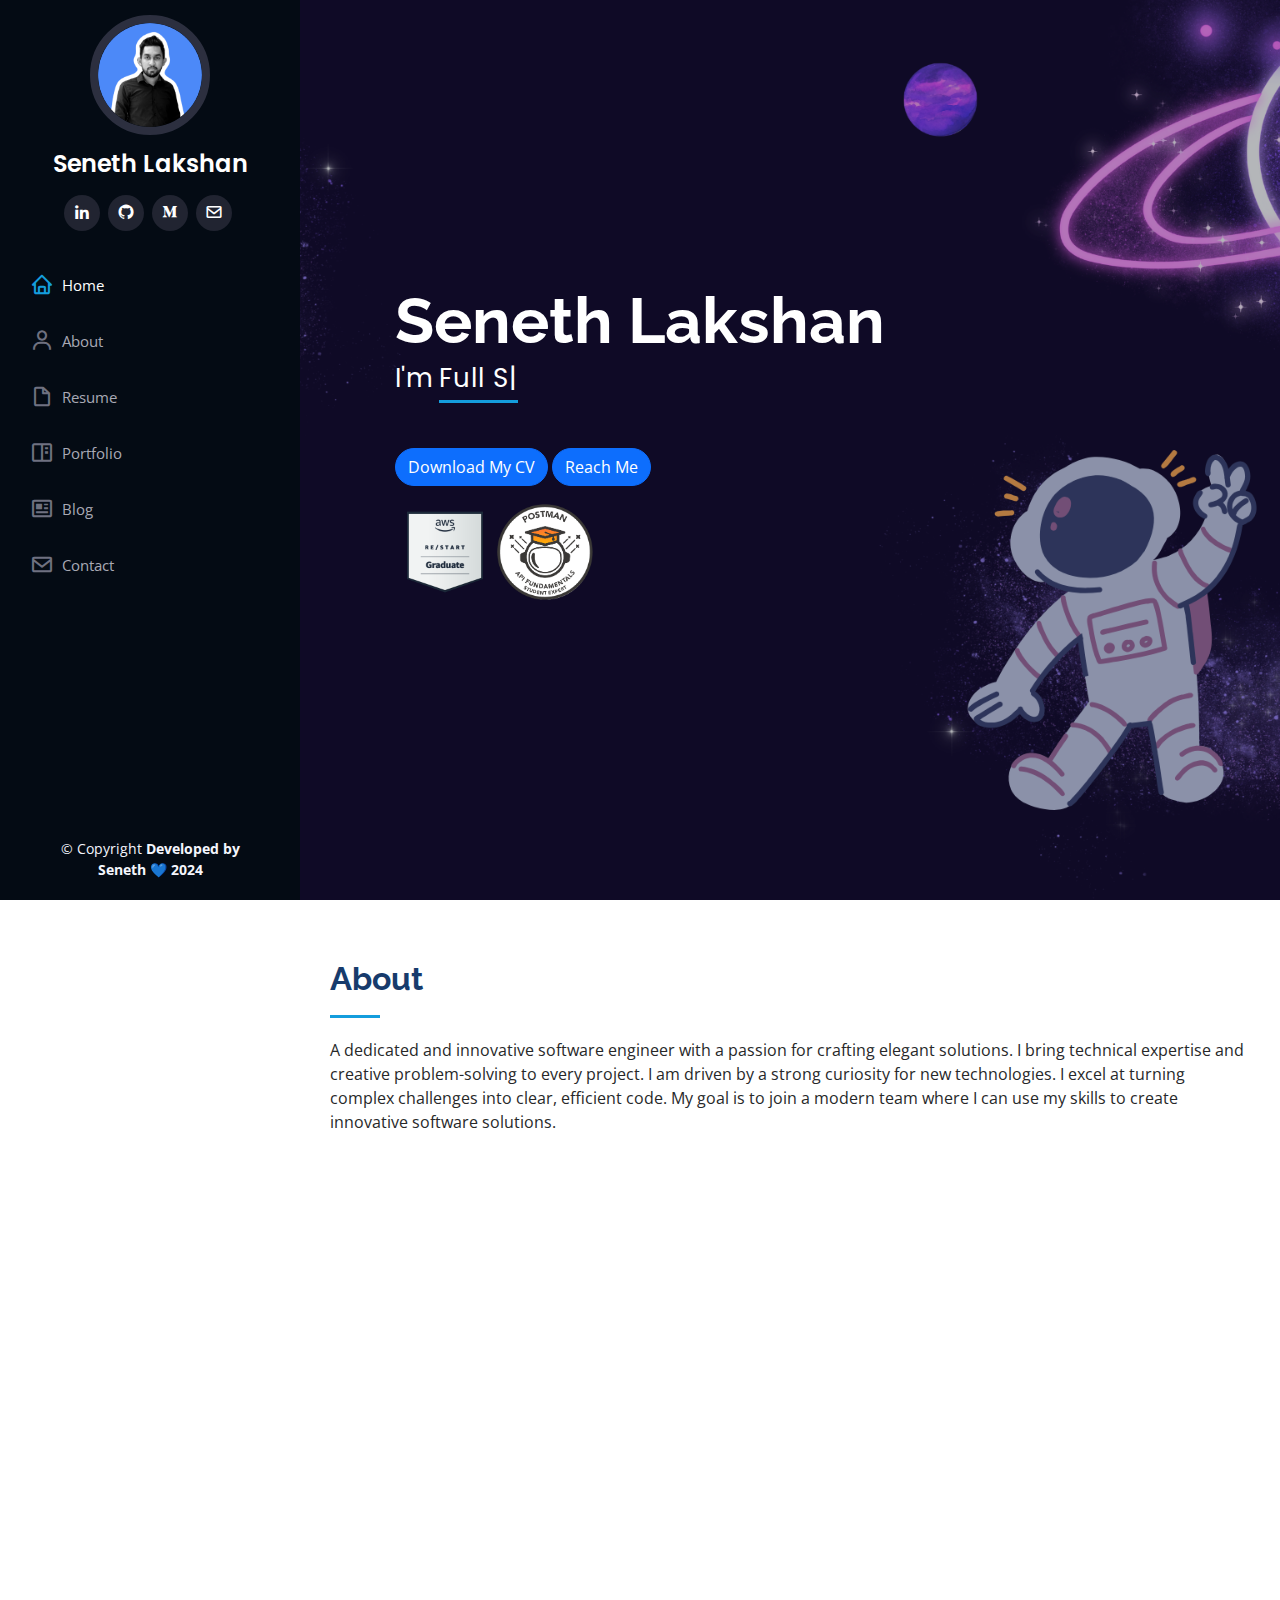
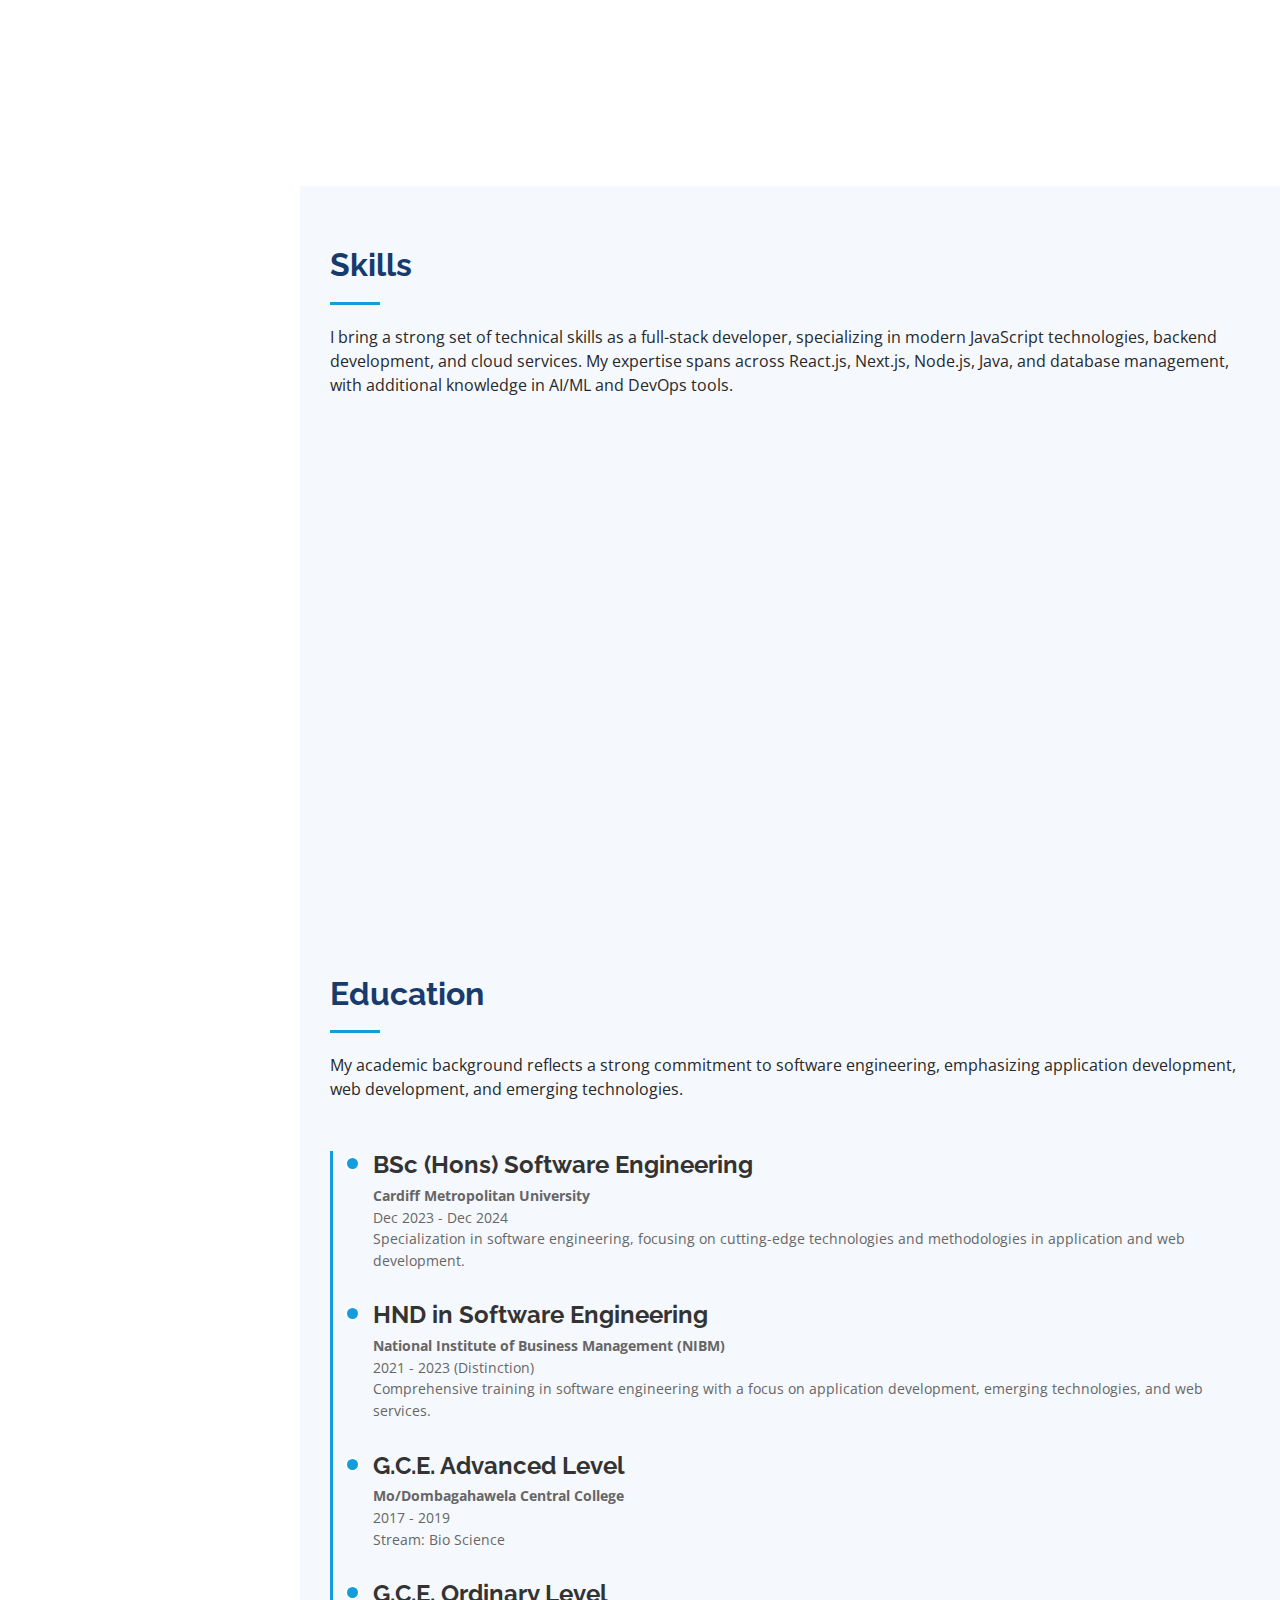
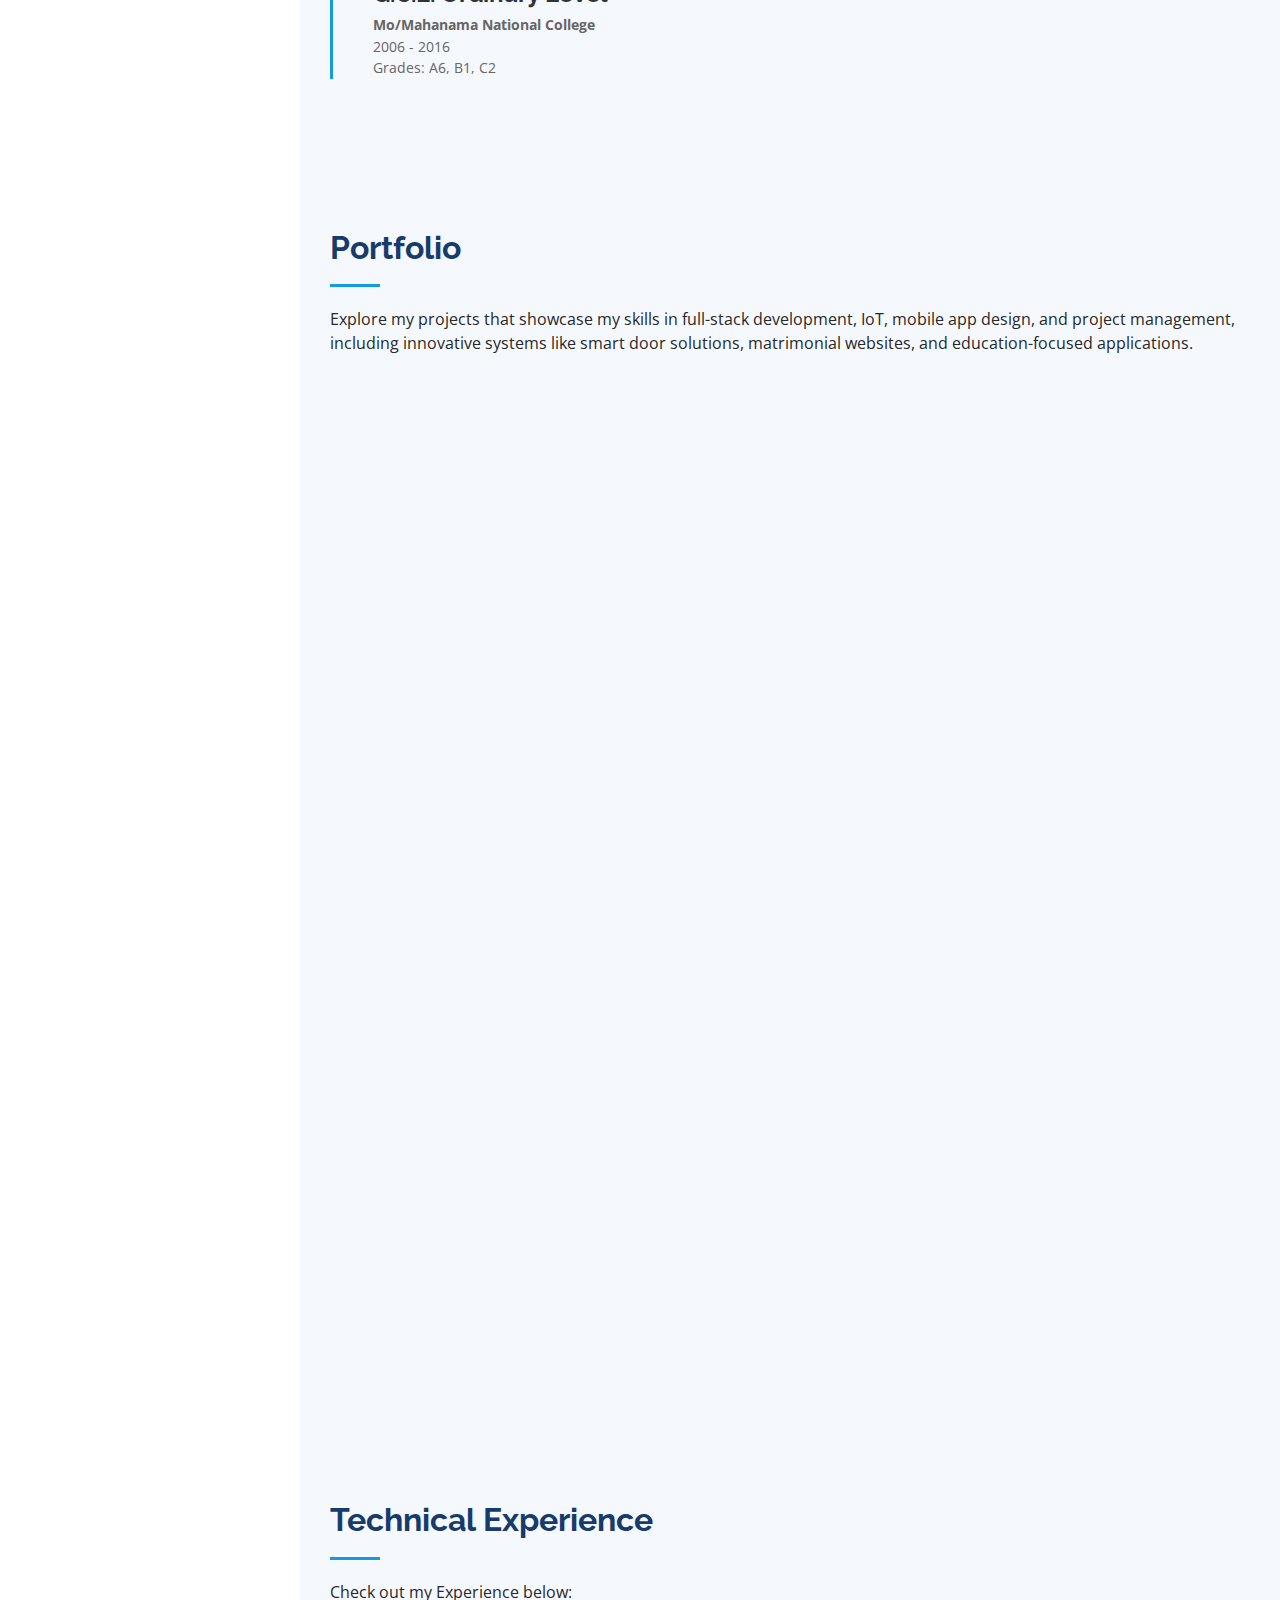
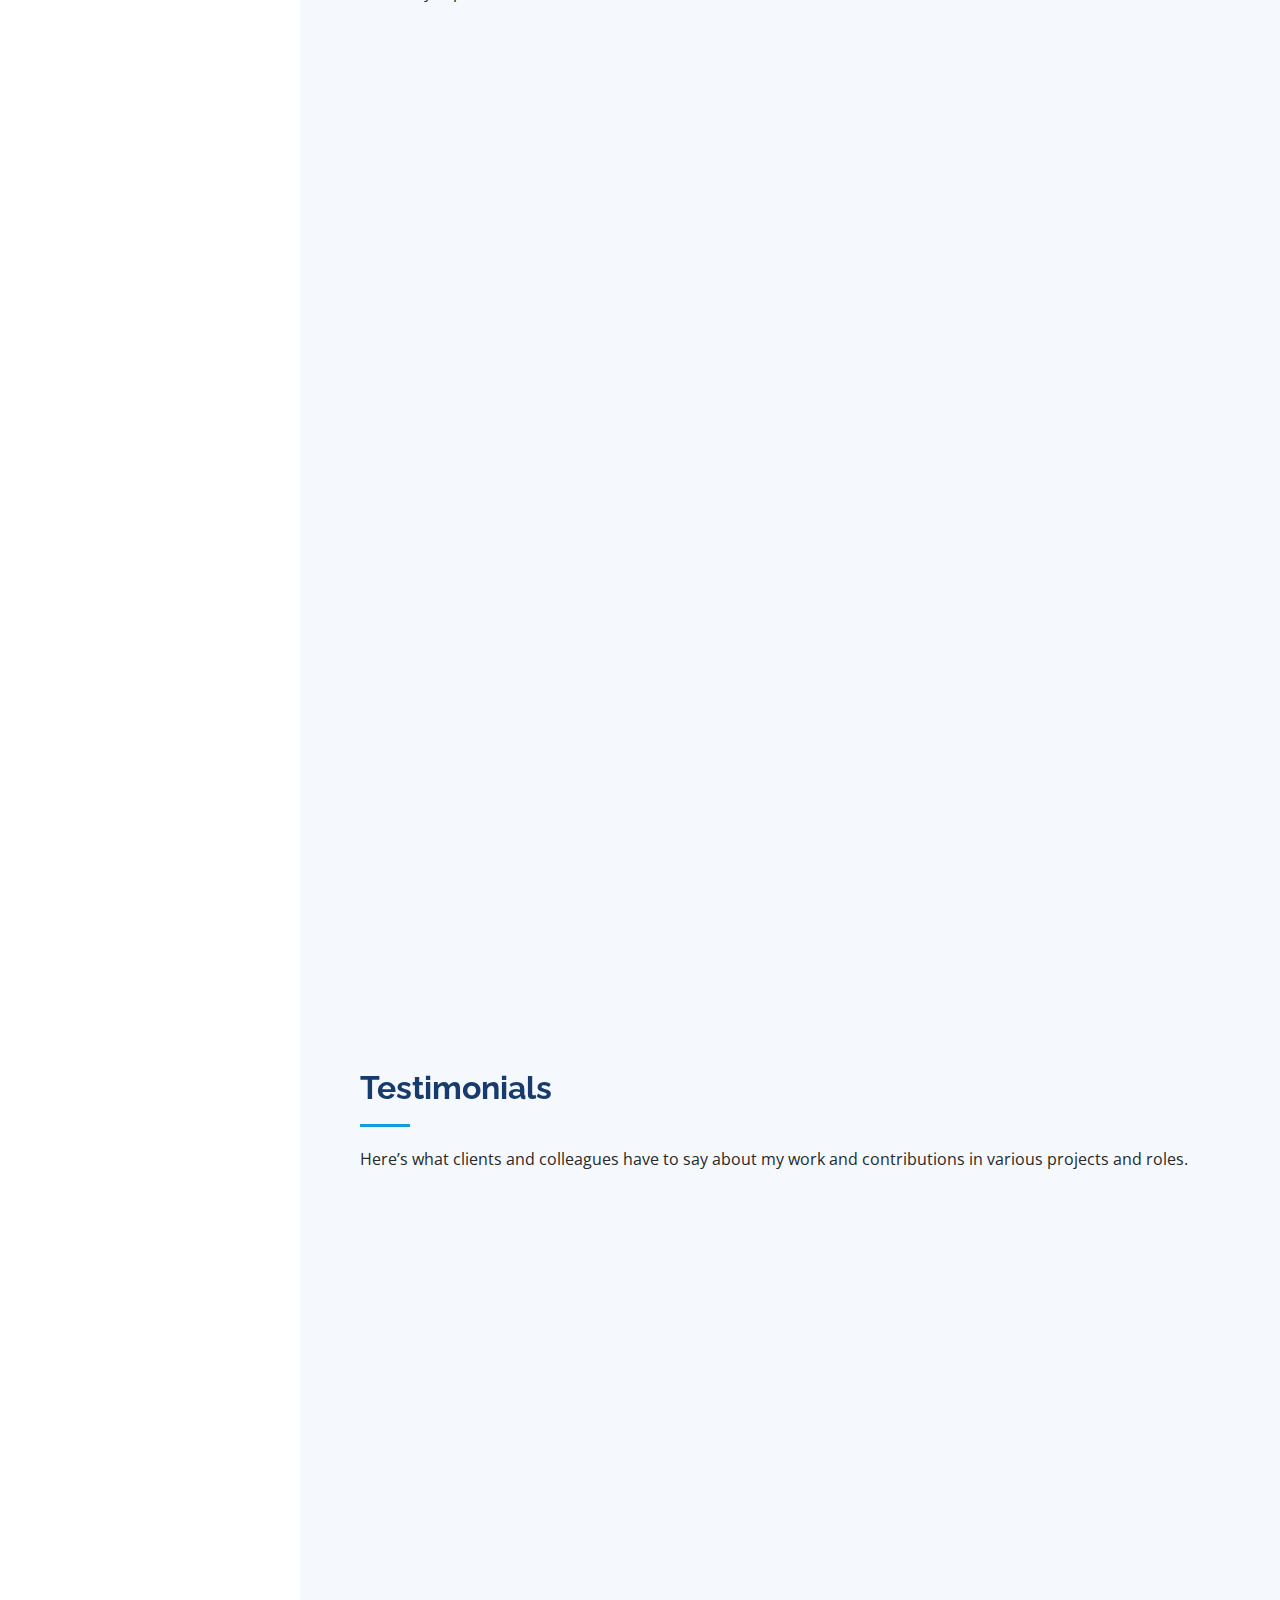
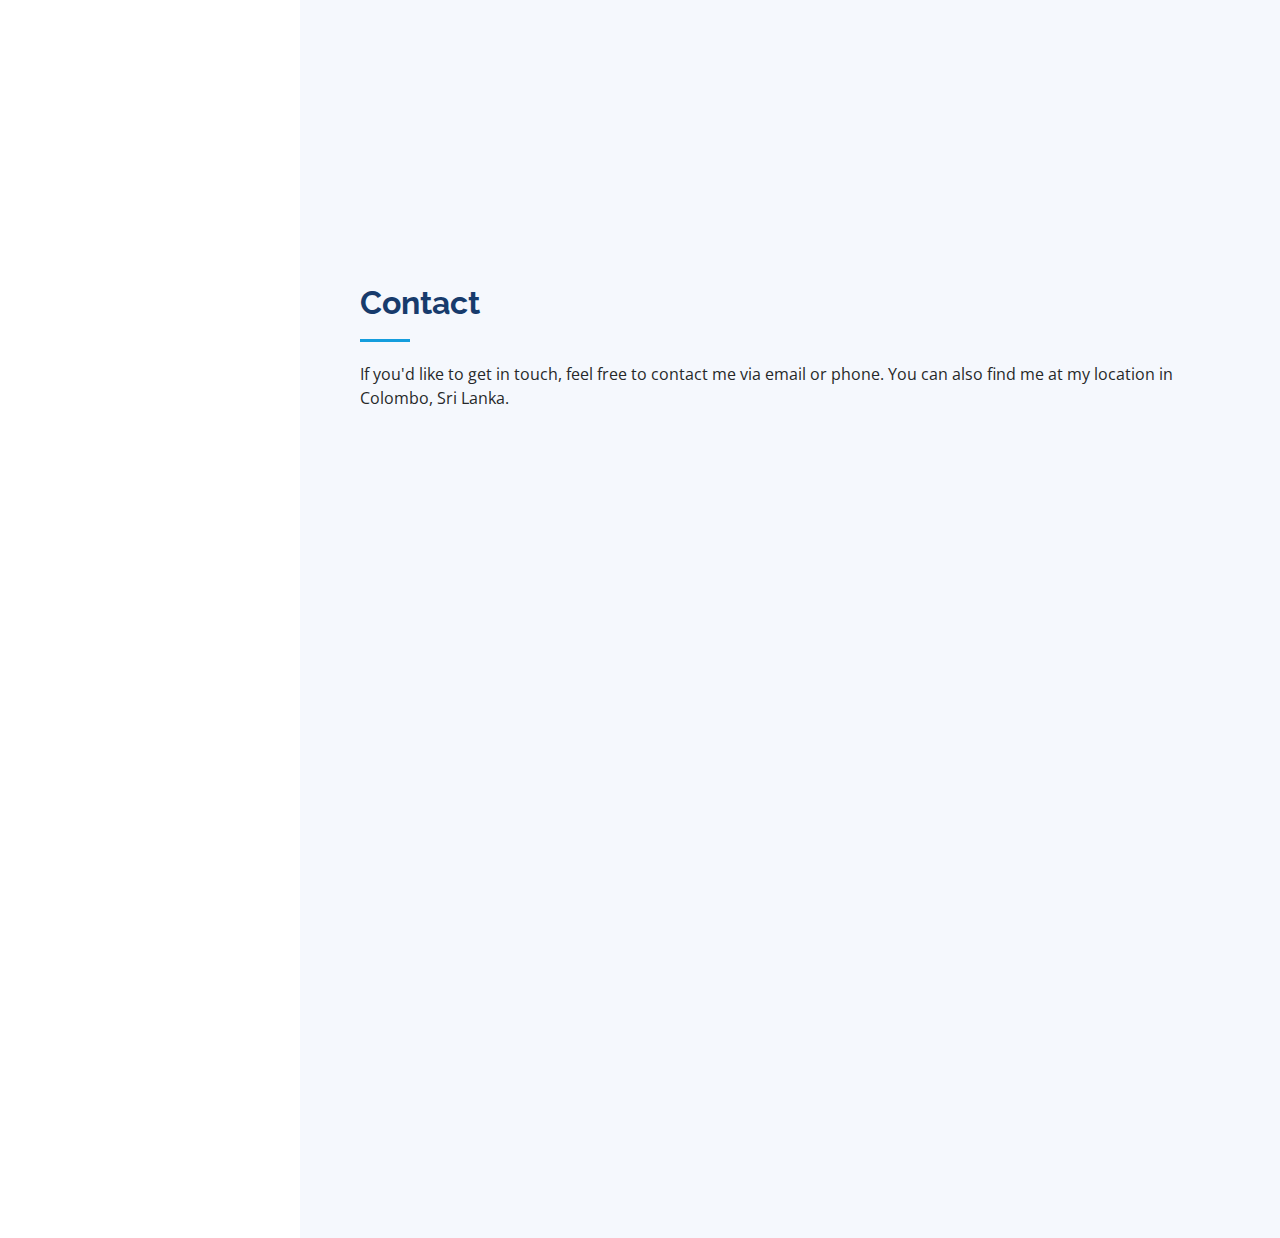
==== commit 52f0cc76: "update" ====
--- a/index.html
+++ b/index.html
@@ -55,7 +55,7 @@
           <li><a href="#about" class="nav-link scrollto"><i class="bx bx-user"></i> <span>About</span></a></li>
           <li><a href="#resume" class="nav-link scrollto"><i class="bx bx-file-blank"></i> <span>Resume</span></a></li>
           <li><a href="#portfolio" class="nav-link scrollto"><i class="bx bx-book-content"></i> <span>Portfolio</span></a></li>
-          <li><a href="#services" class="nav-link scrollto"><i class="bx bx-server"></i> <span>Services</span></a></li>
+          <!-- <li><a href="#services" class="nav-link scrollto"><i class="bx bx-server"></i> <span>Services</span></a></li> -->
           <li><a href="blog.html" class="nav-link scrollto"><i class="bx bx-news"></i> <span>Blog</span></a></li>
           <li><a href="#contact" class="nav-link scrollto"><i class="bx bx-envelope"></i> <span>Contact</span></a></li>
         </ul>
